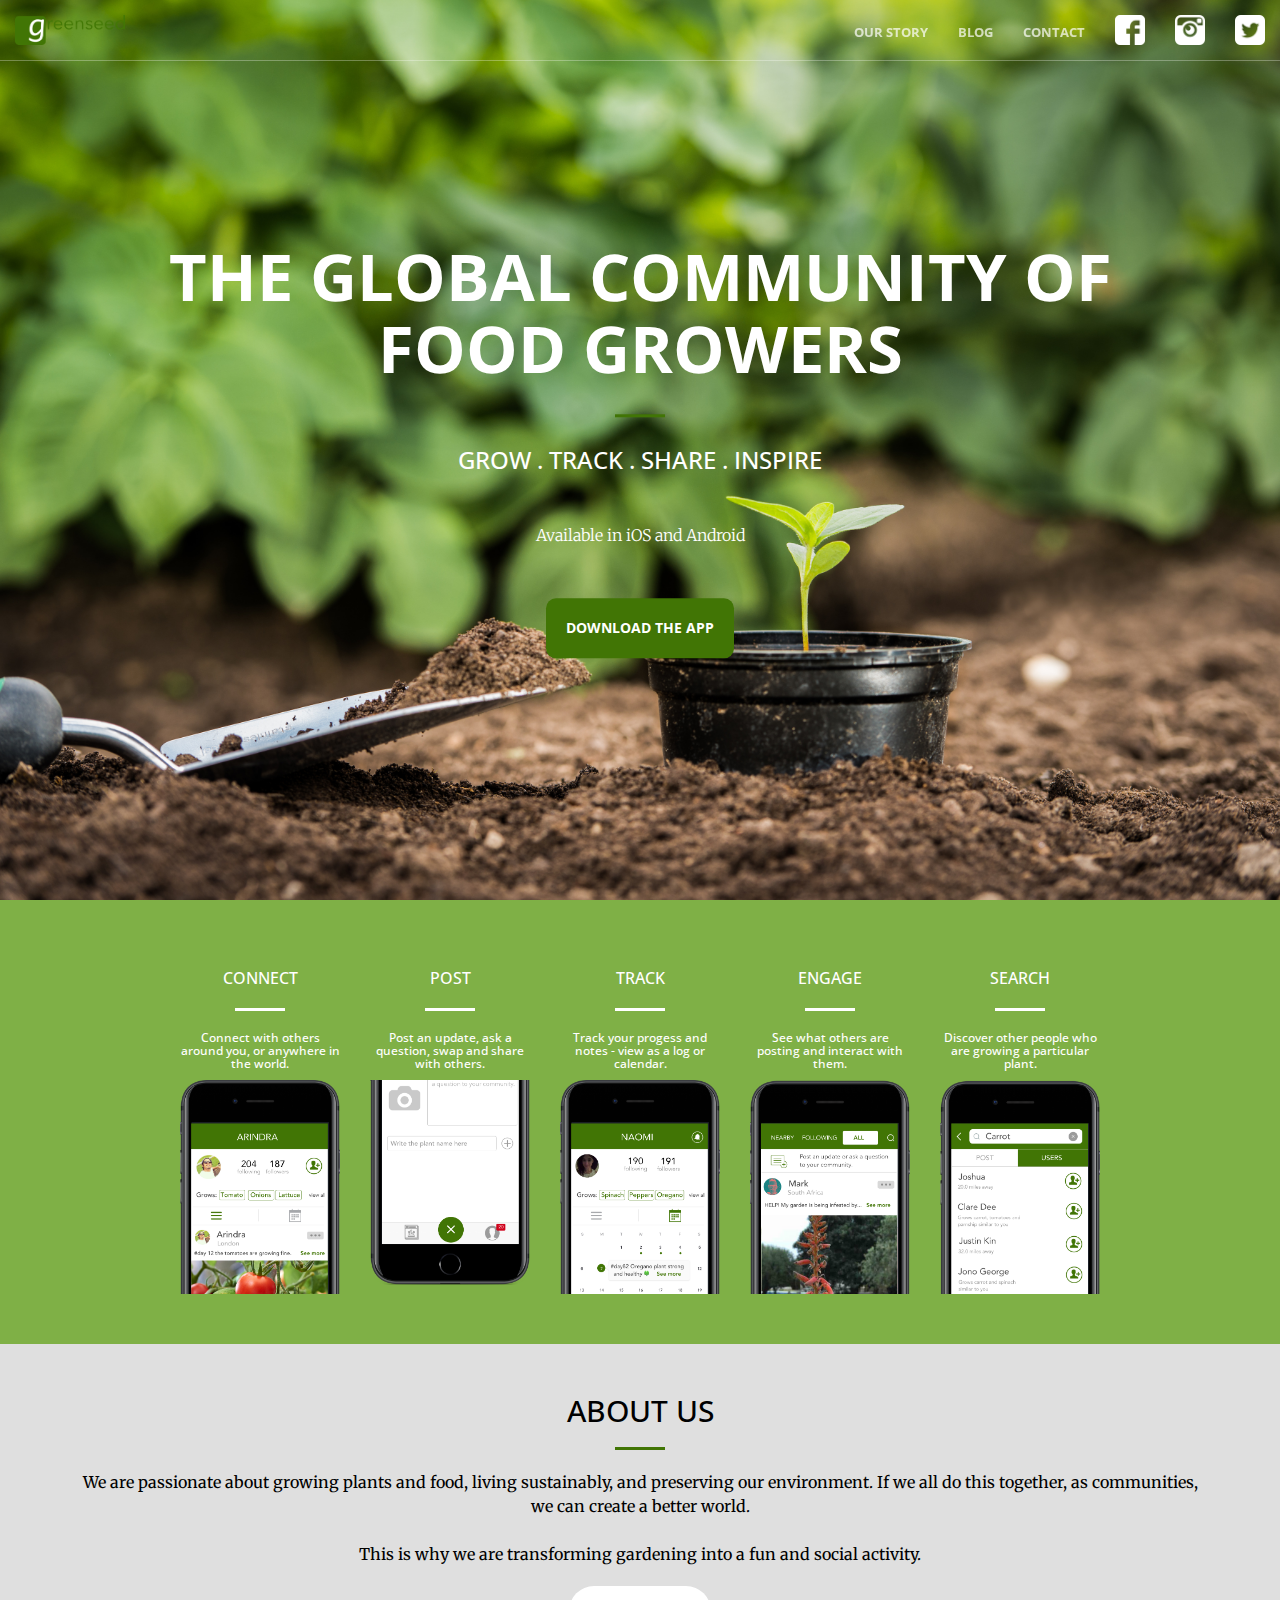
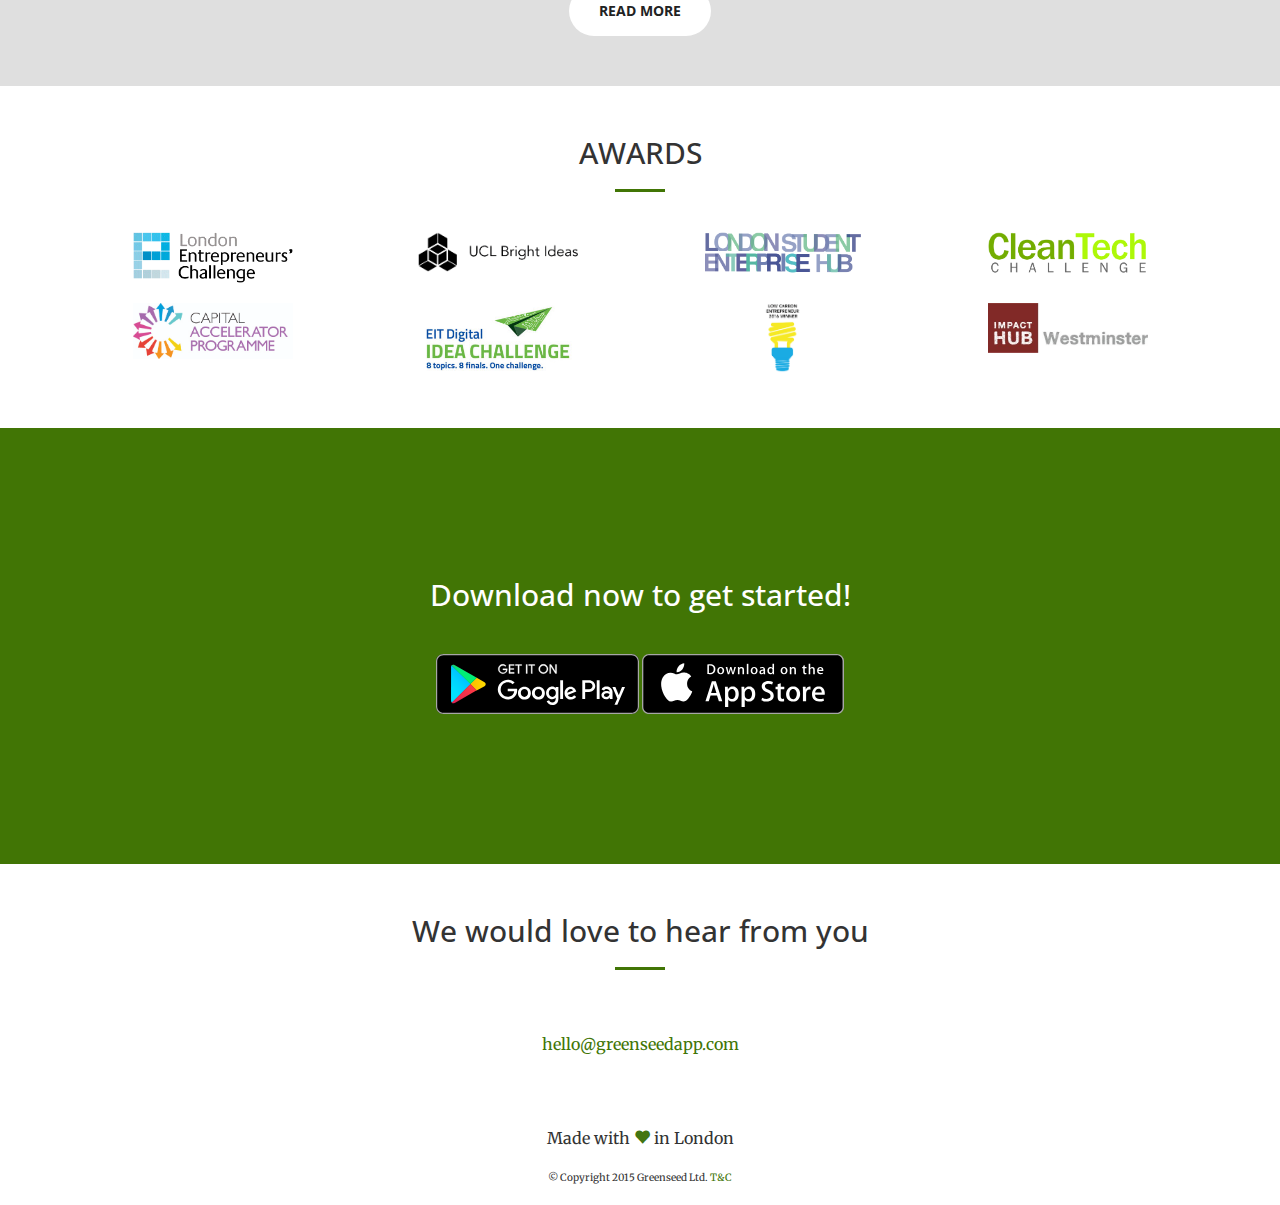
==== index.html @ 5b2b55a8 "responsiveness" ====
<!DOCTYPE html>
                <html lang="en">

                <head>

                    <meta charset="utf-8">
                    <meta http-equiv="X-UA-Compatible" content="IE=edge">
                    <meta name="viewport" content="width=device-width, initial-scale=1">
                   
                    <meta name="title" content="Greenseed" /> 
                    <meta name="description" content="A gardening community at your fingertips" /> 
                    <meta name="keywords" content=",gardening; green; plants; environment; vegetables ; fruits ; flowers" /> 

                    <title>Greenseed</title>
                    <link rel="icon" href="img/greenseed_logo.png" /> 
                    <!-- Bootstrap Core CSS -->
                    <link rel="stylesheet" href="css/bootstrap.min.css" type="text/css">
                    <link href="css/hover-min.css" rel="stylesheet" media="all">

                    <!-- Custom Fonts -->
                    <link href='http://fonts.googleapis.com/css?family=Open+Sans:300italic,400italic,600italic,700italic,800italic,400,300,600,700,800' rel='stylesheet' type='text/css'>
                    <link href='http://fonts.googleapis.com/css?family=Merriweather:400,300,300italic,400italic,700,700italic,900,900italic' rel='stylesheet' type='text/css'>
                    <link rel="stylesheet" href="font-awesome/css/font-awesome.min.css" type="text/css">

                    <!-- Plugin CSS -->
                    <link rel="stylesheet" href="css/animate.min.css" type="text/css">

                    <!-- Custom CSS -->
                    <link rel="stylesheet" href="css/creative.css" type="text/css">
                  

                    <!-- HTML5 Shim and Respond.js IE8 support of HTML5 elements and media queries -->
                    <!-- WARNING: Respond.js doesn't work if you view the page via file:// -->
                    <!--[if lt IE 9]>
                        <script src="https://oss.maxcdn.com/libs/html5shiv/3.7.0/html5shiv.js"></script>
                        <script src="https://oss.maxcdn.com/libs/respond.js/1.4.2/respond.min.js"></script>
                    <![endif]-->

                    <script>
                          (function(i,s,o,g,r,a,m){i['GoogleAnalyticsObject']=r;i[r]=i[r]||function(){
                          (i[r].q=i[r].q||[]).push(arguments)},i[r].l=1*new Date();a=s.createElement(o),
                          m=s.getElementsByTagName(o)[0];a.async=1;a.src=g;m.parentNode.insertBefore(a,m)
                          })(window,document,'script','//www.google-analytics.com/analytics.js','ga');

                          ga('create', 'UA-63383990-1', 'auto');
                          ga('send', 'pageview');

                     </script>
                </head>

                <body id="page-top">



                    <nav id="mainNav" class="navbar navbar-default navbar-fixed-top">
                        <div class="container-fluid">
                            <!-- Brand and toggle get grouped for better mobile display -->
                            <div class="navbar-header">
                                <button type="button" class="navbar-toggle collapsed" data-toggle="collapse" data-target="#bs-example-navbar-collapse-1">
                                    <span class="sr-only">Toggle navigation</span>
                                    <span class="icon-bar"></span>
                                    <span class="icon-bar"></span>
                                    <span class="icon-bar"></span>
                                </button>
                                <a href="index.html">

                                <img class="navbar-brand page-scroll" style="width:140px;height:60px;" src="img/portfolio/logo.png" />
                                </a>

                            </div>


                               
                            <!-- Collect the nav links, forms, and other content for toggling -->
                            <div class="collapse navbar-collapse" id="bs-example-navbar-collapse-1">
                                <ul class="nav navbar-nav navbar-right">

                                    <li>
                                        <a class="page-scroll" href="story.html" style="top:7px;">Our Story</a>
                                    </li>
                                    <li>
                                        <a class="page-scroll" href="http://blog.greenseedapp.com" target="_blank" style="top:7px;">Blog</a>
                                    </li>
                                   
                                    <li>
                                        <a class="page-scroll" href="#contact" style="top:7px;">Contact</a>
                                    </li>


                                   <li>
                                    <a href="https://www.facebook.com/greenseedHQ" target="_blank">
                                        <img src="img/facebook.png" alt=""  alt="facebook" class="facebook" height="30" width="30"  > </a> 
                                  </li>


                                         <li><a href="https://www.instagram.com/greenseed_hq" target="_blank">
                                        <img src="img/instagram.png" alt="instagram" class="instagram" height="30" width="30"   > </a>   </li>
                                         
                                    <li><a  href="https://twitter.com/greenseedHQ" target="_blank"> 
                                        <img src="img/twitter.png" alt="twitter" class="twitter"  height="30" width="30">   </a>  </li>



                                    
                                </ul>
                            </div>
                            <!-- /.navbar-collapse -->
                        </div>
                        <!-- /.container-fluid -->
                    </nav>


                <header>

                        <div class="header-content">
                              <div class="header-content-inner" >
                                 <div class="container" >
                                <div class="row text-center">
                                                  <div class="col-md-12">
                                                    <h1>THE GLOBAL COMMUNITY OF FOOD GROWERS</h1>
                                                   <!--   <h1>Join the Green Revolution today.</h1> -->
                                                    <hr>
                                                    <h3 style="margin-bottom:50px;">GROW . TRACK . SHARE . INSPIRE</h3>  
                                                    <p style="font-size:16px;color:white;">Available in iOS and Android</p>
                                                    <a href="https://bit.ly/downloadgreenseed" class="btn btn-default" role="button" style="background: #417505;margin-top:1px;
                                                        border-radius: 10px;
                                                        padding:20px;
                                                        font-size: 14px;
                                                        color: #FFFFFF;">DOWNLOAD THE APP</a>
                                                    </div>

                                  </div><!-- /col-lg-6 -->
                        </div> 
    

                         </div>  </div> 
                    </header>


 <section style="background-color:#7FB046;color:white;" >
                        <div class="container">
                            <div class="row">
                                
                                <div class="col-md-12">
                                  <div class="col-md-2 col-md-offset-1" >
                                     <h2 style="text-align: center;font-size: 16px;">CONNECT</h2> 
                                     <hr class="light"> 
                                     <h3  style="text-align: center;font-size: 12px;"> Connect with others around you, or anywhere in the world.</h3> 
                                     <img src="img/portfolio/connect_a.png" class="text-primary img-responsive" alt="">
                                 </div>  


                                 <div class="col-md-2" >
                                     <h2 style="text-align: center;font-size: 16px;">POST</h2> 
                                     <hr class="light"> 
                                     <h3  style="text-align: center;font-size: 12px;"> Post an update, ask a question, swap and share with others.</h3> 
                                     <img src="img/portfolio/post_a.png" class="text-primary img-responsive" alt="">
                                 </div>  


                                 <div class="col-md-2" >
                                     <h2 style="text-align: center;font-size: 16px;">TRACK</h2> 
                                     <hr class="light"> 
                                     <h3  style="text-align: center;font-size: 12px;"> Track your progess and notes - view as a log or calendar.</h3> 
                                     <img src="img/portfolio/track_a.png" class="text-primary img-responsive" alt="">
                                 </div>  


                                 <div class="col-md-2" >
                                     <h2 style="text-align: center;font-size: 16px;">ENGAGE</h2> 
                                     <hr class="light"> 
                                     <h3  style="text-align: center;font-size: 12px;"> See what others are posting and interact with them.</h3> 
                                     <img src="img/portfolio/engage_a.png" class="text-primary img-responsive" alt="">
                                 </div>  


                                 <div class="col-md-2" >
                                     <h2 style="text-align: center;font-size: 16px;">SEARCH</h2> 
                                     <hr class="light"> 
                                     <h3  style="text-align: center;font-size: 12px;">Discover other people who are growing a particular plant.</h3> 
                                     <img src="img/portfolio/search_a.png" class="text-primary img-responsive" alt="">
                                 </div>          

                                </div>
                            </div>
                        </div>
                    </section>


                      <section class="bg-primary" style="background-color:#DFDFDF !important; color:#000000;" >
                        <div class="container">
                            <div class="row">
                                <div class="col-md-12  text-center">
                                    <h2 class="section-heading">ABOUT US</h2>
                                    <hr>
                                    <p class="text-faded" style="color:#000000;">We are passionate about growing plants and food, living sustainably, and preserving our environment. If we all do this together, as communities, we can create a better world. <br><br>
                                This is why we are transforming gardening into a fun and social activity.</p>
                                    <a href="story.html" class="btn btn-default btn-xl">Read more</a>
                                </div>
                            </div>
                        </div>
                    </section>

                  <section>
                        <div class="container">
                            <div class="row">
                                <div class="col-md-12 text-center">
                                    <h2 class="section-heading">AWARDS</h2>
                                    <hr class="primary">
                                </div>
                            </div>
                        </div>
                        
                       <div class="container">
                            <div class="row">
                              <div class="col-md-12">
                                <div class="col-md-3 text-center">
                                    <div class="service-box">
                                        <a href="#" class="awards">
                                        <img src="img/portfolio/lec.png" class="text-primary img-responsive center"  style="width:160px;" alt="">
                                    </a>
                                    </div>
                                </div>
                                <div class="col-md-3 text-center">
                                    <div class="service-box">
                                         <a href="#" class="awards">
                                        <img src="img/portfolio/bic.png" class="text-primary img-responsive center" style="width:160px;" alt="">
                                    </a>
                                       </div>
                                </div>
                                <div class="col-md-3 text-center">
                                    <div class="service-box">
                                        <a href="#" class="awards">
                                        <img src="img/portfolio/lseh.png" class="text-primary img-responsive center" style="width:160px;" alt="">
                                    </a>
                                    </div>
                                </div>
                                <div class="col-md-3  text-center">
                                    <div class="service-box">
                                         <a href="#" class="awards">
                                        <img src="img/portfolio/cc.png" class="text-primary img-responsive center" style="width:160px;" alt="">
                                    </a>
                                    </div>
                                </div>
                              </div>
                            </div>

                          <div class="row">
                            <div class="col-md-12">
                                <div class="col-md-3 text-center">
                                    <div class="service-box">
                                        <a href="#" class="awards">
                                        <img src="img/portfolio/cap.jpg" class="text-primary img-responsive center" style="width:160px;" alt="">
                                    </a>
                                    </div>
                                </div>
                                <div class="col-md-3 text-center">
                                    <div class="service-box">
                                         <a href="#" class="awards">
                                        <img src="img/portfolio/eit_challenge.jpg" class="text-primary img-responsive center" style="width:160px;" alt="">
                                    </a>
                                       </div>
                                </div>
                                <div class="col-md-3 text-center">
                                    <div class="service-box">
                                        <a href="#" class="awards">
                                        <img src="img/portfolio/london_mayor.png" class="text-primary img-responsive center" style="height:70px;" alt="">
                                    </a>
                                    </div>
                                </div>
                                <div class="col-md-3  text-center">
                                    <div class="service-box">
                                         <a href="#" class="awards">
                                        <img src="img/portfolio/westminster.jpg" class="text-primary img-responsive center" style="width:160px;" alt="">
                                    </a>
                                    </div>
                                </div>
                            </div>

                        </div>
                    </section>

                  <section id="download" class="download bg-primary text-center">
                          <div class="container">
                              <div class="row">
                                  <div class="col-md-12 text-center">
                                        <h2 style="font-size:30px;" class="section-heading">Download now to get started!</h2>
                                        <hr class="primary">

                                      <div class="badges">
                                          <a class="badge-link" href="https://bit.ly/greenseedplay"><img src="img/google-play-badge.svg" alt=""></a>
                                          <a class="badge-link" href="https://bit.ly/greenseedapp"><img src="img/app-store-badge.svg" alt=""></a>
                                      </div>
                                  </div>
                              </div>
                          </div>
                      </section>

                    <section id="contact">
                        <div class="container">
                            <div class="row">
                                <div class="col-md-12 text-center">
                                    <h2 class="section-heading">We would love to hear from you</h2>
                                    <hr class="primary">
                                  
                                </div>
                          
                                <div class="col-md-12 text-center">
                                    <i class="fa fa-envelope-o fa-3x wow bounceIn" data-wow-delay=".1s"></i>
                                    <p><a href="mailto:hello@greenseedapp.com">hello@greenseedapp.com</a></p>
                                </div>
                            </div>
                        </div>
                    </section>

        <footer class="footer">
              <div class="container">

        <p class="text-center">
        Made with <span class="glyphicon glyphicon-heart" style="font-size:1em;color: #427512;border-color: #427512; position:relative; bottom:100%;" aria-hidden="true"></span> in London </p>
                <p class="text-center" style="font-size:10px;">© Copyright 2015 Greenseed Ltd. <a href="http://greenseedapp.com/privacy.html">T&C</a></p>
              </div>
            </footer>

                    <!-- jQuery -->
                    <script src="js/jquery.js"></script>

                    <!-- Bootstrap Core JavaScript -->
                    <script src="js/bootstrap.min.js"></script>

                    <!-- Plugin JavaScript -->
                    <script src="js/jquery.easing.min.js"></script>
                    <script src="js/jquery.fittext.js"></script>
                    <script src="js/wow.min.js"></script>

                    <!-- Custom Theme JavaScript -->
                    <script src="js/creative.js"></script>
                    <script>(function(){var qs,js,q,s,d=document,gi=d.getElementById,ce=d.createElement,gt=d.getElementsByTagName,id='typef_orm',b='https://s3-eu-west-1.amazonaws.com/share.typeform.com/';if(!gi.call(d,id)){js=ce.call(d,'script');js.id=id;js.src=b+'share.js';q=gt.call(d,'script')[0];q.parentNode.insertBefore(js,q)}id=id+'_';if(!gi.call(d,id)){qs=ce.call(d,'link');qs.rel='stylesheet';qs.id=id;qs.href=b+'share-button.css';s=gt.call(d,'head')[0];s.appendChild(qs,s)}})()</script>



                </body>

                </html>
---- css/creative.css ----
/*!
 * Start Bootstrap - Creative Bootstrap Theme (http://startbootstrap.com)
 * Code licensed under the Apache License v2.0.
 * For details, see http://www.apache.org/licenses/LICENSE-2.0.
 */

html,
body {
    width: 100%;
    height: 100%;
}

body {
    font-family: Merriweather,'Helvetica Neue',Arial,sans-serif;
}

hr {
    max-width: 50px;
    border-color: #417505;
    border-width: 3px;
}


hr.light {
    border-color: #fff;
}

a {
    color: #417505;
    -webkit-transition: all .35s;
    -moz-transition: all .35s;
    transition: all .35s;
}

a:hover,
a:focus {
    color: #eb3812;
}

h1,
h2,
h3,
h4,
h5,
h6 {
    font-family: 'Open Sans','Helvetica Neue',Arial,sans-serif;
}

p {
    margin-bottom: 20px;
    font-size: 16px;
    line-height: 1.5;
}

.bg-primary {
    background-color: #417505;
}

.bg-dark {
    color: #fff;
    background-color: #222;
}

.text-faded {
    color: rgba(255,255,255,.7);
}

h2.story{
    color:#427512;
    line-height: 40px;
}

h2.ourstory{
    color:#fff;
    background-color: #427512;
    padding:15px ;
     line-height: 40px;
}


section {
    padding: 50px 0;
}

aside {
    padding: 50px 0;
}

.no-padding {
    padding: 0;
}

.navbar-default {
    border-color: rgba(34,34,34,.05);
    font-family: 'Open Sans','Helvetica Neue',Arial,sans-serif;
    background-color: #fff;
    -webkit-transition: all .35s;
    -moz-transition: all .35s;
    transition: all .35s;
}

.navbar-default .navbar-header .navbar-brand {
    text-transform: uppercase;
    font-family: 'Open Sans','Helvetica Neue',Arial,sans-serif;
    font-weight: 700;
    color: #417505;
}

.navbar-default .navbar-header .navbar-brand:hover,
.navbar-default .navbar-header .navbar-brand:focus {
    color: #eb3812;
}

.navbar-default .nav > li>a,
.navbar-default .nav>li>a:focus {
    text-transform: uppercase;
    font-size: 13px;
    font-weight: 700;
    color: #222;
}

.navbar-default .nav > li>a:hover,
.navbar-default .nav>li>a:focus:hover {
    color: #417505;
}

.navbar-default .nav > li.active>a,
.navbar-default .nav>li.active>a:focus {
    color: #417505!important;
    background-color: transparent;
}

.navbar-default .nav > li.active>a:hover,
.navbar-default .nav>li.active>a:focus:hover {
    background-color: transparent;
}

img.center {
    display: block;
    margin: 0 auto;
}

section.download {
  padding: 150px 0;
  position: relative;
}
section.download h2 {
  margin-top: 0;
  font-size: 50px;
}
section.download .badges .badge-link {
  display: block;
  margin-bottom: 25px;
}
section.download .badges .badge-link:last-child {
  margin-bottom: 0;
}
section.download .badges .badge-link img {
  height: 60px;
}
@media (min-width: 768px) {
  section.download .badges .badge-link {
    display: inline-block;
    margin-bottom: 0;
  }
}
@media (min-width: 768px) {
  section.download h2 {
    font-size: 70px;
  }
}



@media(min-width:768px) {
    .navbar-default {
        border-color: rgba(255,255,255,.3);
        background-color: transparent;
    }

    .navbar-default .navbar-header .navbar-brand {
        color: rgba(255,255,255,.7);
    }

    .navbar-default .navbar-header .navbar-brand:hover,
    .navbar-default .navbar-header .navbar-brand:focus {
        color: #fff;
    }

    .navbar-default .nav > li>a,
    .navbar-default .nav>li>a:focus {
        color: rgba(255,255,255,.7);
    }

    .navbar-default .nav > li>a:hover,
    .navbar-default .nav>li>a:focus:hover {
        color: #fff;
    }

    .navbar-default.affix {
        border-color: rgba(34,34,34,.05);
        background-color: #fff;
    }

    .navbar-default.affix .navbar-header .navbar-brand {
        font-size: 14px;
        color: #417505;
    }

    .navbar-default.affix .navbar-header .navbar-brand:hover,
    .navbar-default.affix .navbar-header .navbar-brand:focus {
        color: #eb3812;
    }

    .navbar-default.affix .nav > li>a,
    .navbar-default.affix .nav>li>a:focus {
        color: #222;
    }

    .navbar-default.affix .nav > li>a:hover,
    .navbar-default.affix .nav>li>a:focus:hover {
        color: #417505;
    }
}


header {
    position: relative;
    width: 100%;
    min-height: auto;
    text-align: center;
    color: #fff;
    background-image: url(../img/header.jpeg);
    background-position: center;
    -webkit-background-size: cover;
    -moz-background-size: cover;
    background-size: cover;
    -o-background-size: cover;
}


header .header-content {
    position: relative;
    width: 100%;
    padding: 100px 15px;
    text-align: center;

}

header .header-content .header-content-inner h1 {
    margin-top: 0;
    margin-bottom: 0;
    text-transform: uppercase;
    font-weight: 700;
}

header .header-content .header-content-inner hr {
    margin: 30px auto;
}

header .header-content .header-content-inner p {
    margin-bottom: 50px;
    font-size: 16px;
    font-weight: 300;
    color: rgba(255,255,255,.7);
}
@media(min-width:768px) {
   

    header {
    position: relative;
    width: 100%;
    min-height: 100%;
    text-align: center;
    color: #fff;
    background-image: url(../img/header.jpeg);
    background-position: center;
    -webkit-background-size: cover;
    -moz-background-size: cover;
    background-size: cover;
    -o-background-size: cover;
}

    header .header-content {
        position: absolute;
        top: 50%;
        padding: 0 50px;
        -webkit-transform: translateY(-50%);
        -ms-transform: translateY(-50%);
        transform: translateY(-50%);
    }

    header .header-content .header-content-inner {
        margin-right: auto;
        margin-left: auto;
        max-width: auto;
    }

    header .header-content .header-content-inner h1 {
    margin-top: 0;
    margin-bottom: 0;
    text-transform: uppercase;
    font-weight: 700;
}

    header .header-content .header-content-inner p {
        margin-right: auto;
        margin-left: auto;
        max-width: 80%;
        font-size: 18px;
    }
}

.section-heading {
    margin-top: 0;
}

.service-box {
    margin: 50px auto 0;
    max-width: 400px;
}

@media(min-width:992px) {
    .service-box {
        margin: 20px auto 0;
    }
}

.service-box p {
    margin-bottom: 0;
}

.portfolio-box {
    display: block;
    position: relative;
    margin: 0 auto;
    max-width: 650px;
}

.portfolio-box .portfolio-box-caption {
    display: block;
    position: absolute;
    bottom: 0;
    width: 100%;
    height: 100%;
    text-align: center;
    color: #fff;
    opacity: 0;
    background: rgba(240,95,64,.9);
    -webkit-transition: all .35s;
    -moz-transition: all .35s;
    transition: all .35s;
}

.portfolio-box .portfolio-box-caption .portfolio-box-caption-content {
    position: absolute;
    top: 50%;
    width: 100%;
    text-align: center;
    transform: translateY(-50%);
}

.portfolio-box .portfolio-box-caption .portfolio-box-caption-content .project-category,
.portfolio-box .portfolio-box-caption .portfolio-box-caption-content .project-name {
    padding: 0 15px;
    font-family: 'Open Sans','Helvetica Neue',Arial,sans-serif;
}

.portfolio-box .portfolio-box-caption .portfolio-box-caption-content .project-category {
    text-transform: uppercase;
    font-size: 14px;
    font-weight: 600;
}

.portfolio-box .portfolio-box-caption .portfolio-box-caption-content .project-name {
    font-size: 18px;
}

.portfolio-box:hover .portfolio-box-caption {
    opacity: 1;
}

@media(min-width:768px) {
    .portfolio-box .portfolio-box-caption .portfolio-box-caption-content .project-category {
        font-size: 16px;
    }

    .portfolio-box .portfolio-box-caption .portfolio-box-caption-content .project-name {
        font-size: 22px;
    }
}

.call-to-action h2 {
    margin: 0 auto 20px;
}

.text-primary {
    color: #417505;
}

.no-gutter > [class*=col-] {
    padding-right: 0;
    padding-left: 0;
}

.btn-default {
    border-color: #fff;
    color: #222;
    background-color: #fff;
    -webkit-transition: all .35s;
    -moz-transition: all .35s;
    transition: all .35s;
}

.btn-default:hover,
.btn-default:focus,
.btn-default.focus,
.btn-default:active,
.btn-default.active,
.open > .dropdown-toggle.btn-default {
    border-color: #ededed;
    color: #222;
    background-color: #f2f2f2;
}

.btn-default:active,
.btn-default.active,
.open > .dropdown-toggle.btn-default {
    background-image: none;
}

.btn-default.disabled,
.btn-default[disabled],
fieldset[disabled] .btn-default,
.btn-default.disabled:hover,
.btn-default[disabled]:hover,
fieldset[disabled] .btn-default:hover,
.btn-default.disabled:focus,
.btn-default[disabled]:focus,
fieldset[disabled] .btn-default:focus,
.btn-default.disabled.focus,
.btn-default[disabled].focus,
fieldset[disabled] .btn-default.focus,
.btn-default.disabled:active,
.btn-default[disabled]:active,
fieldset[disabled] .btn-default:active,
.btn-default.disabled.active,
.btn-default[disabled].active,
fieldset[disabled] .btn-default.active {
    border-color: #fff;
    background-color: #fff;
}

.btn-default .badge {
    color: #fff;
    background-color: #222;
}

.btn-primary {
    border-color: #417505;
    color: #fff;
    background-color: #417505;
    -webkit-transition: all .35s;
    -moz-transition: all .35s;
    transition: all .35s;
}

/*
.download-section {
    width: 100%;
    padding: 50px 0;
    color: #fff;
    background: url(../img/downloads-bg.jpg) no-repeat center center scroll;
    background-color: #000;
    -webkit-background-size: cover;
    -moz-background-size: cover;
    background-size: cover;
    -o-background-size: cover;
}*/


.btn-primary:hover,
.btn-primary:focus,
.btn-primary.focus,
.btn-primary:active,
.btn-primary.active,
.open > .dropdown-toggle.btn-primary {
    border-color: #ed431f;
    color: #fff;
    background-color: #ee4b28;
}

.btn-primary:active,
.btn-primary.active,
.open > .dropdown-toggle.btn-primary {
    background-image: none;
}

.btn-primary.disabled,
.btn-primary[disabled],
fieldset[disabled] .btn-primary,
.btn-primary.disabled:hover,
.btn-primary[disabled]:hover,
fieldset[disabled] .btn-primary:hover,
.btn-primary.disabled:focus,
.btn-primary[disabled]:focus,
fieldset[disabled] .btn-primary:focus,
.btn-primary.disabled.focus,
.btn-primary[disabled].focus,
fieldset[disabled] .btn-primary.focus,
.btn-primary.disabled:active,
.btn-primary[disabled]:active,
fieldset[disabled] .btn-primary:active,
.btn-primary.disabled.active,
.btn-primary[disabled].active,
fieldset[disabled] .btn-primary.active {
    border-color: #417505;
    background-color: #417505;
}

.btn-primary .badge {
    color: #417505;
    background-color: #fff;
}

.btn {
    border: 0;
    border-radius: 300px;
    text-transform: uppercase;
    font-family: 'Open Sans','Helvetica Neue',Arial,sans-serif;
    font-weight: 700;
}

.btn-xl {
    padding: 15px 30px;
}

::-moz-selection {
    text-shadow: none;
    color: #fff;
    background: #222;
}

::selection {
    text-shadow: none;
    color: #fff;
    background: #222;
}

.awards_lseh {
    margin-left: 50px;
    width:  40%;
    height: 120px;
}

.icon-des
    { display:inline-block;
        width:30%;
        height:40%;
    }


@media(max-width:767px){
    .awards
    {
        display:inline-block;
        width:49%;
        margin-bottom: 20px;
    }

      .support
    {
        display:inline-block;
        width:49%;
    }
}
@media(min-width:768px){}
@media(min-width:992px){}
@media(min-width:1200px){}




img::selection {
    color: #fff;
    background: 0 0;
}

img::-moz-selection {
    color: #fff;
    background: 0 0;
}

body {
    webkit-tap-highlight-color: #222;
}

@media(max-width:767px){

  .colorDissolve {
  position: relative;
  overflow: hidden;
  width: 287px;
  height: 410px;
  left:10%;

    background-image: url(../img/Screens/HomeScreen.png);
      background-size: 70% 100%;
    background-repeat: no-repeat;

}

}


.carousel-big{
    position:relative;top:50px;right:43px;height:60%; width:61%;
}

@media(min-width:767px){


/* colorDissolve  */
.colorDissolve {
  position: relative;
  overflow: hidden;
  width: 287px;
  height: 410px;

    background-image: url(../img/Screens/HomeScreen.png);
      background-size: 70% 100%;
    background-repeat: no-repeat;

}}
.colorDissolve .item {
  position: absolute;
  left: 0;
  right: 0;
  opacity: 0;
  -webkit-animation: colorDissolve 24s linear infinite;
  -moz-animation: colorDissolve 24s linear infinite;
  -ms-animation: colorDissolve 24s linear infinite;
  animation: colorDissolve 24s linear infinite;
}
.colorDissolve .item:nth-child(2) {
  -webkit-animation-delay: 6s;
  -moz-animation-delay: 6s;
  -ms-animation-delay: 6s;
  animation-delay: 6s;
}
.colorDissolve .item:nth-child(3) {
  -webkit-animation-delay: 12s;
  -moz-animation-delay: 12s;
  -ms-animation-delay: 12s;
  animation-delay: 12s;
}

/*span{
position:absolute;
    top:0px;
    left:0px;
    color:#c30;
    font-size:2em;
    -webkit-text-stroke-width: 1px;
   -webkit-text-stroke-color: black;
}
*/

.colorDissolve .item:nth-child(4) {
  -webkit-animation-delay: 18s;
  -moz-animation-delay: 18s;
  -ms-animation-delay: 18s;
  animation-delay: 18s;
}

@-webkit-keyframes colorDissolve {
    0%, 25%, 100% { opacity: 0; }
    4.17%, 20.84% { opacity: 1;}
}
@-moz-keyframes colorDissolve {
    0%, 25%, 100% { opacity: 0; }
    4.17%, 20.84% { opacity: 1;}
}
@-ms-keyframes colorDissolve {
    0%, 25%, 100% { opacity: 0; }
    4.17%, 20.84% { opacity: 1;}
}
@keyframes colorDissolve {
    0%, 25%, 100% { opacity: 0; }
    4.17%, 20.84% { opacity: 1;}
}

@media(max-width:767px){
.small-scr{
   display: block;
    margin-right: auto;
    margin-left: 10%;
}}



.fivepara{
    font-size: 25px;
}
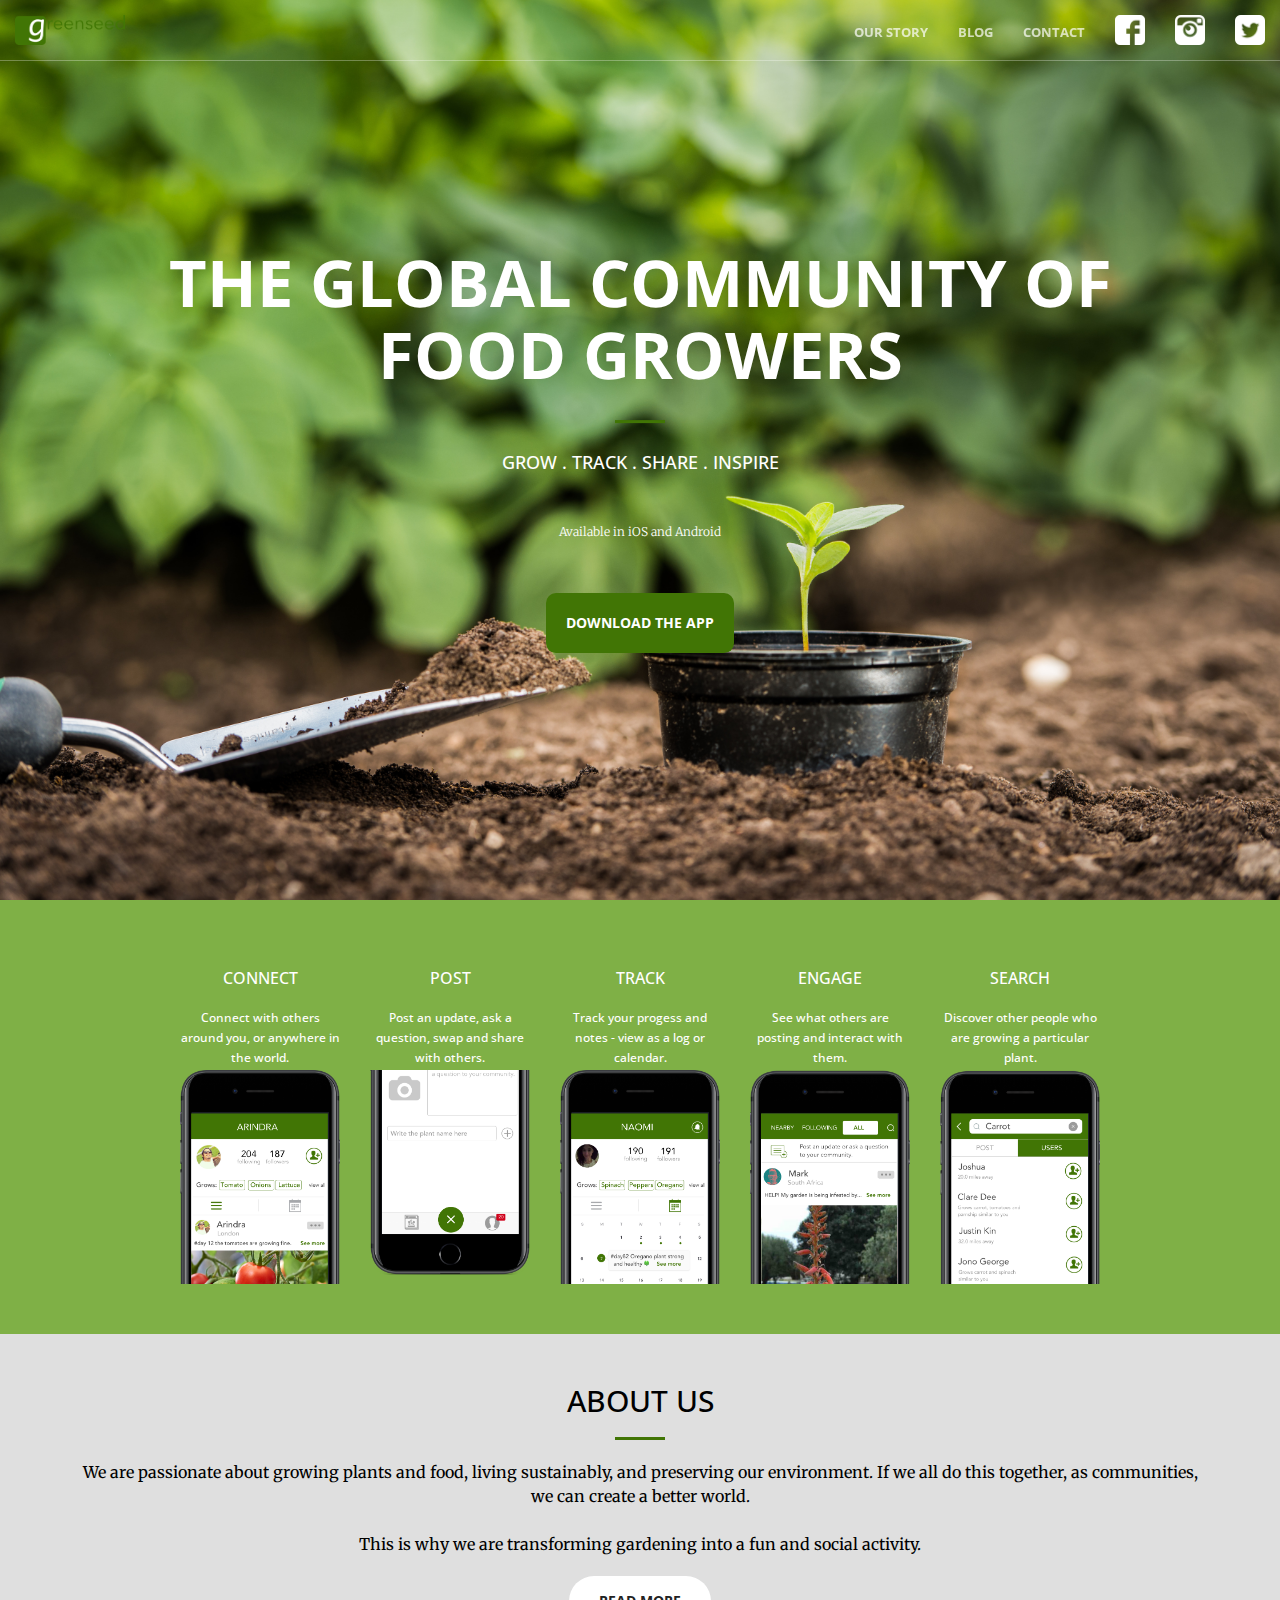
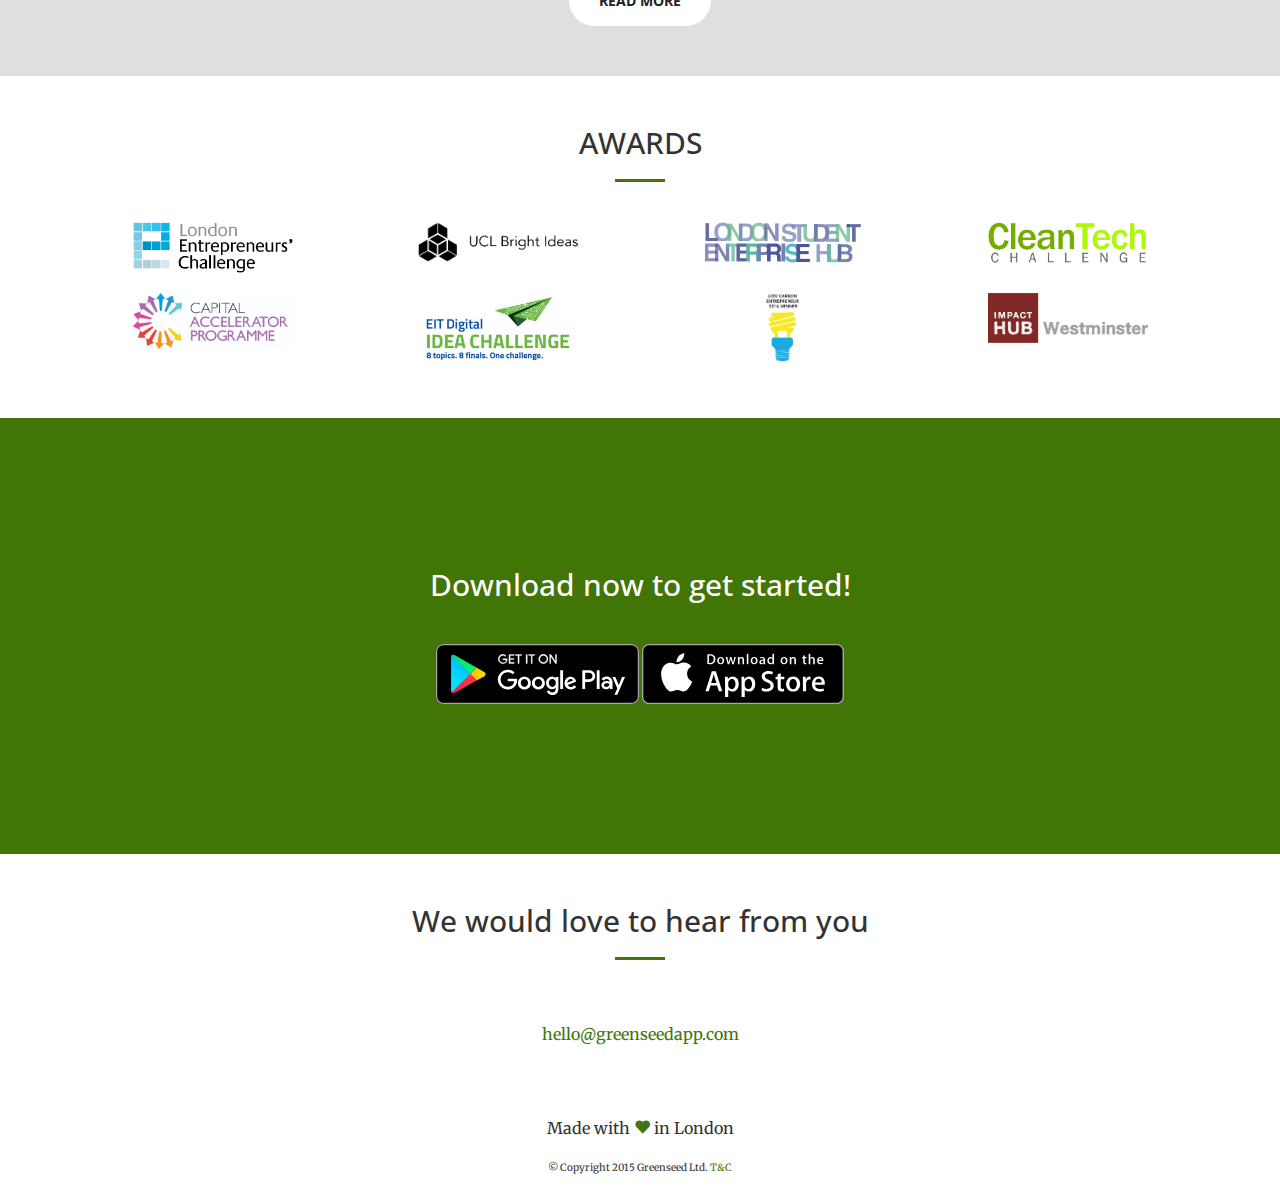
==== commit 04ad8fa1: "fixed section" ====
--- a/index.html
+++ b/index.html
@@ -116,13 +116,13 @@
                               <div class="header-content-inner" >
                                  <div class="container" >
                                 <div class="row text-center">
-                                                  <div class="col-md-12">
+                                                        <div class="col-md-12">
                                                     <h1>THE GLOBAL COMMUNITY OF FOOD GROWERS</h1>
                                                    <!--   <h1>Join the Green Revolution today.</h1> -->
                                                     <hr>
-                                                    <h3 style="margin-bottom:50px;">GROW . TRACK . SHARE . INSPIRE</h3>  
-                                                    <p style="font-size:16px;color:white;">Available in iOS and Android</p>
-                                                    <a href="https://bit.ly/downloadgreenseed" class="btn btn-default" role="button" style="background: #417505;margin-top:1px;
+                                                    <h4 style="margin-bottom:50px;">GROW . TRACK . SHARE . INSPIRE</h4>  
+                                                    <p style="font-size:12px;color:white;">Available in iOS and Android</p>
+                                                    <a href="https://bit.ly/downloadgreenseed" class="btn btn-default" role="button" style="background: #417505;margin-top:2px;
                                                         border-radius: 10px;
                                                         padding:20px;
                                                         font-size: 14px;
@@ -143,41 +143,42 @@
                                 
                                 <div class="col-md-12">
                                   <div class="col-md-2 col-md-offset-1" >
+                                    <div style="min-height:100px;">
                                      <h2 style="text-align: center;font-size: 16px;">CONNECT</h2> 
-                                     <hr class="light"> 
-                                     <h3  style="text-align: center;font-size: 12px;"> Connect with others around you, or anywhere in the world.</h3> 
+                                     <h3  style="text-align: center;font-size: 12px;line-height:20px;"> Connect with others around you, or anywhere in the world.</h3> 
+                                   </div>
                                      <img src="img/portfolio/connect_a.png" class="text-primary img-responsive" alt="">
                                  </div>  
 
 
                                  <div class="col-md-2" >
+                                  <div style="min-height:100px;">
                                      <h2 style="text-align: center;font-size: 16px;">POST</h2> 
-                                     <hr class="light"> 
-                                     <h3  style="text-align: center;font-size: 12px;"> Post an update, ask a question, swap and share with others.</h3> 
+                                     <h3  style="text-align: center;font-size: 12px;line-height:20px;"> Post an update, ask a question, swap and share with others.</h3> </div>
                                      <img src="img/portfolio/post_a.png" class="text-primary img-responsive" alt="">
                                  </div>  
 
 
                                  <div class="col-md-2" >
+                                  <div style="min-height:100px;">
                                      <h2 style="text-align: center;font-size: 16px;">TRACK</h2> 
-                                     <hr class="light"> 
-                                     <h3  style="text-align: center;font-size: 12px;"> Track your progess and notes - view as a log or calendar.</h3> 
+                                     <h3  style="text-align: center;font-size: 12px;line-height:20px;"> Track your progess and notes - view as a log or calendar.</h3> </div>
                                      <img src="img/portfolio/track_a.png" class="text-primary img-responsive" alt="">
                                  </div>  
 
 
                                  <div class="col-md-2" >
+                                  <div style="min-height:100px;">
                                      <h2 style="text-align: center;font-size: 16px;">ENGAGE</h2> 
-                                     <hr class="light"> 
-                                     <h3  style="text-align: center;font-size: 12px;"> See what others are posting and interact with them.</h3> 
+                                     <h3  style="text-align: center;font-size: 12px;line-height:20px;"> See what others are posting and interact with them.</h3> </div>
                                      <img src="img/portfolio/engage_a.png" class="text-primary img-responsive" alt="">
                                  </div>  
 
 
                                  <div class="col-md-2" >
+                                  <div style="min-height:100px;">
                                      <h2 style="text-align: center;font-size: 16px;">SEARCH</h2> 
-                                     <hr class="light"> 
-                                     <h3  style="text-align: center;font-size: 12px;">Discover other people who are growing a particular plant.</h3> 
+                                     <h3  style="text-align: center;font-size: 12px;line-height:20px;">Discover other people who are growing a particular plant.</h3> </div>
                                      <img src="img/portfolio/search_a.png" class="text-primary img-responsive" alt="">
                                  </div>          
 
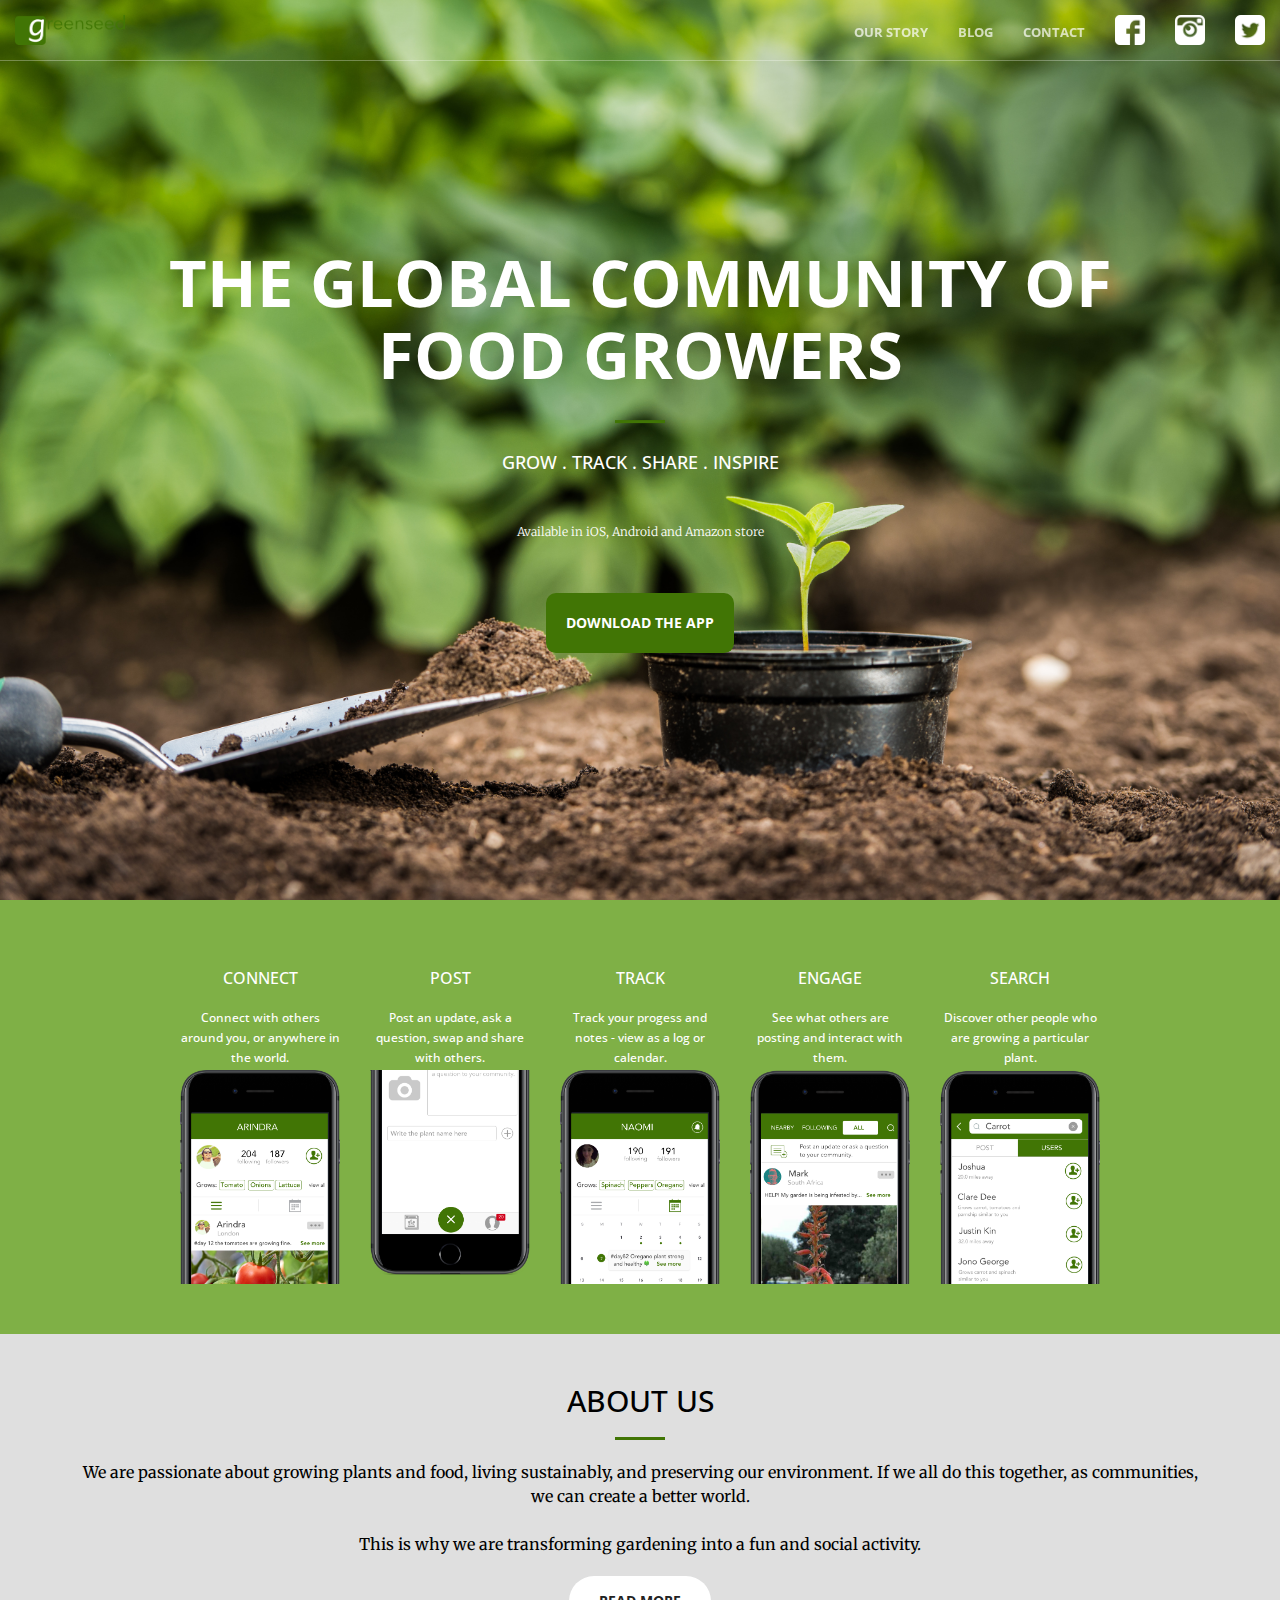
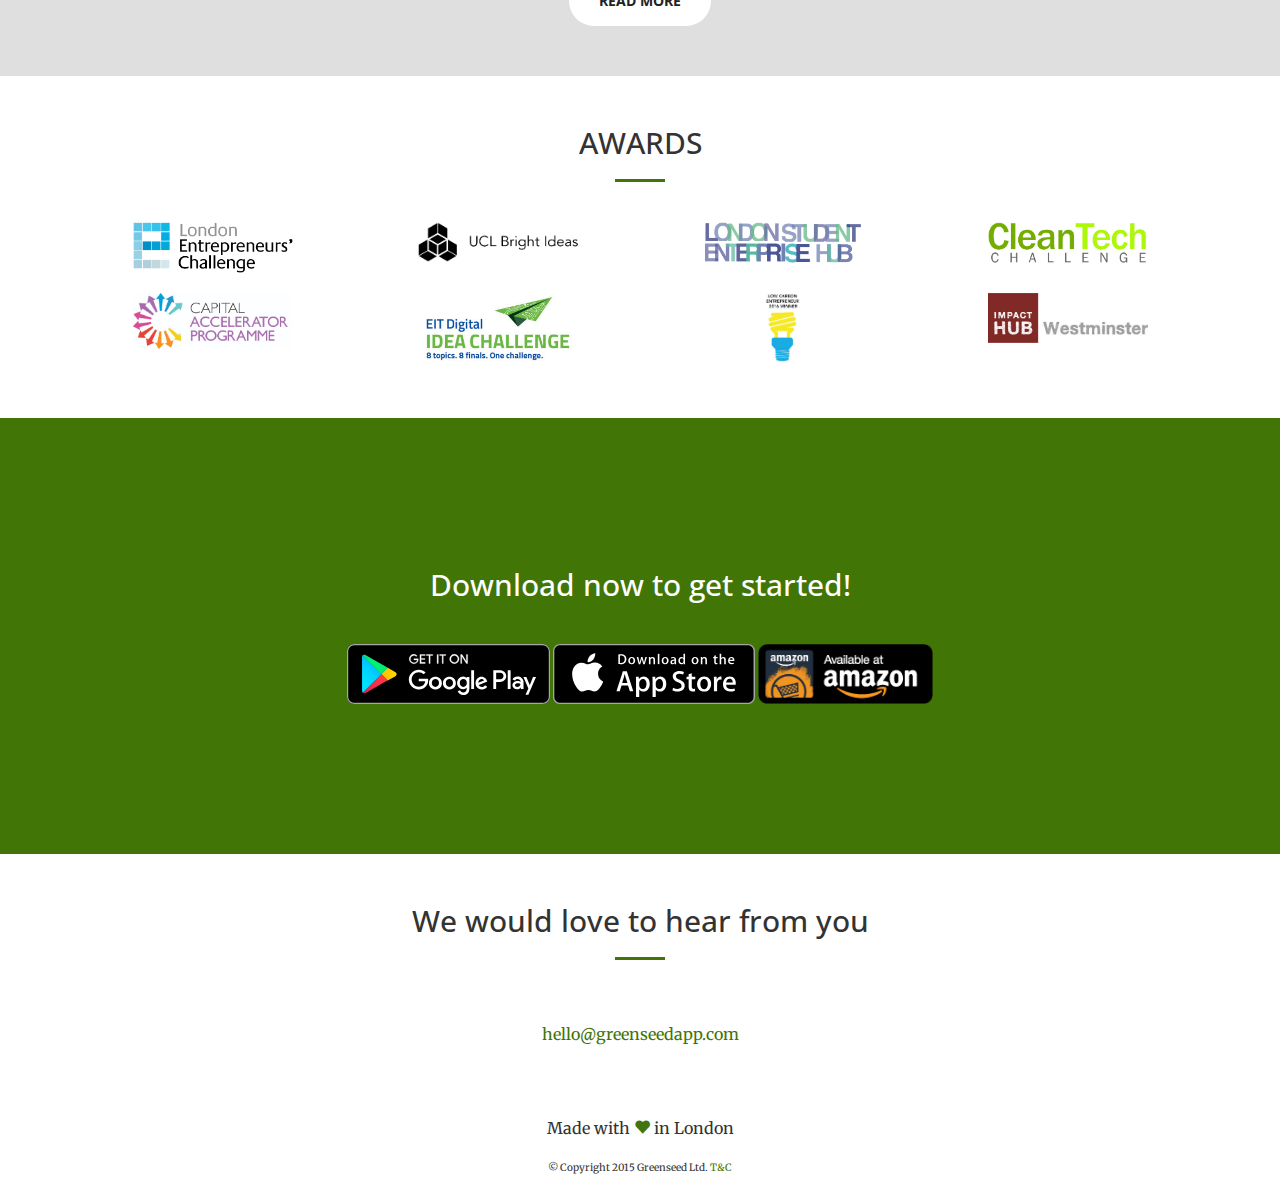
==== commit 93e51e83: "added amazon" ====
--- a/index.html
+++ b/index.html
@@ -121,13 +121,15 @@
                                                    <!--   <h1>Join the Green Revolution today.</h1> -->
                                                     <hr>
                                                     <h4 style="margin-bottom:50px;">GROW . TRACK . SHARE . INSPIRE</h4>  
-                                                    <p style="font-size:12px;color:white;">Available in iOS and Android</p>
+                                                    <p style="font-size:12px;color:white;">Available in iOS, Android and Amazon store</p>
                                                     <a href="https://bit.ly/downloadgreenseed" class="btn btn-default" role="button" style="background: #417505;margin-top:2px;
                                                         border-radius: 10px;
                                                         padding:20px;
                                                         font-size: 14px;
                                                         color: #FFFFFF;">DOWNLOAD THE APP</a>
                                                     </div>
+
+
 
                                   </div><!-- /col-lg-6 -->
                         </div> 
@@ -291,6 +293,10 @@
                                       <div class="badges">
                                           <a class="badge-link" href="https://bit.ly/greenseedplay"><img src="img/google-play-badge.svg" alt=""></a>
                                           <a class="badge-link" href="https://bit.ly/greenseedapp"><img src="img/app-store-badge.svg" alt=""></a>
+                                          <a class="badge-link" href="http://bit.ly/greenseedamazon"><img src="img/portfolio/amazonstore.png" alt=""></a>
+
+
+                                           
                                       </div>
                                   </div>
                               </div>
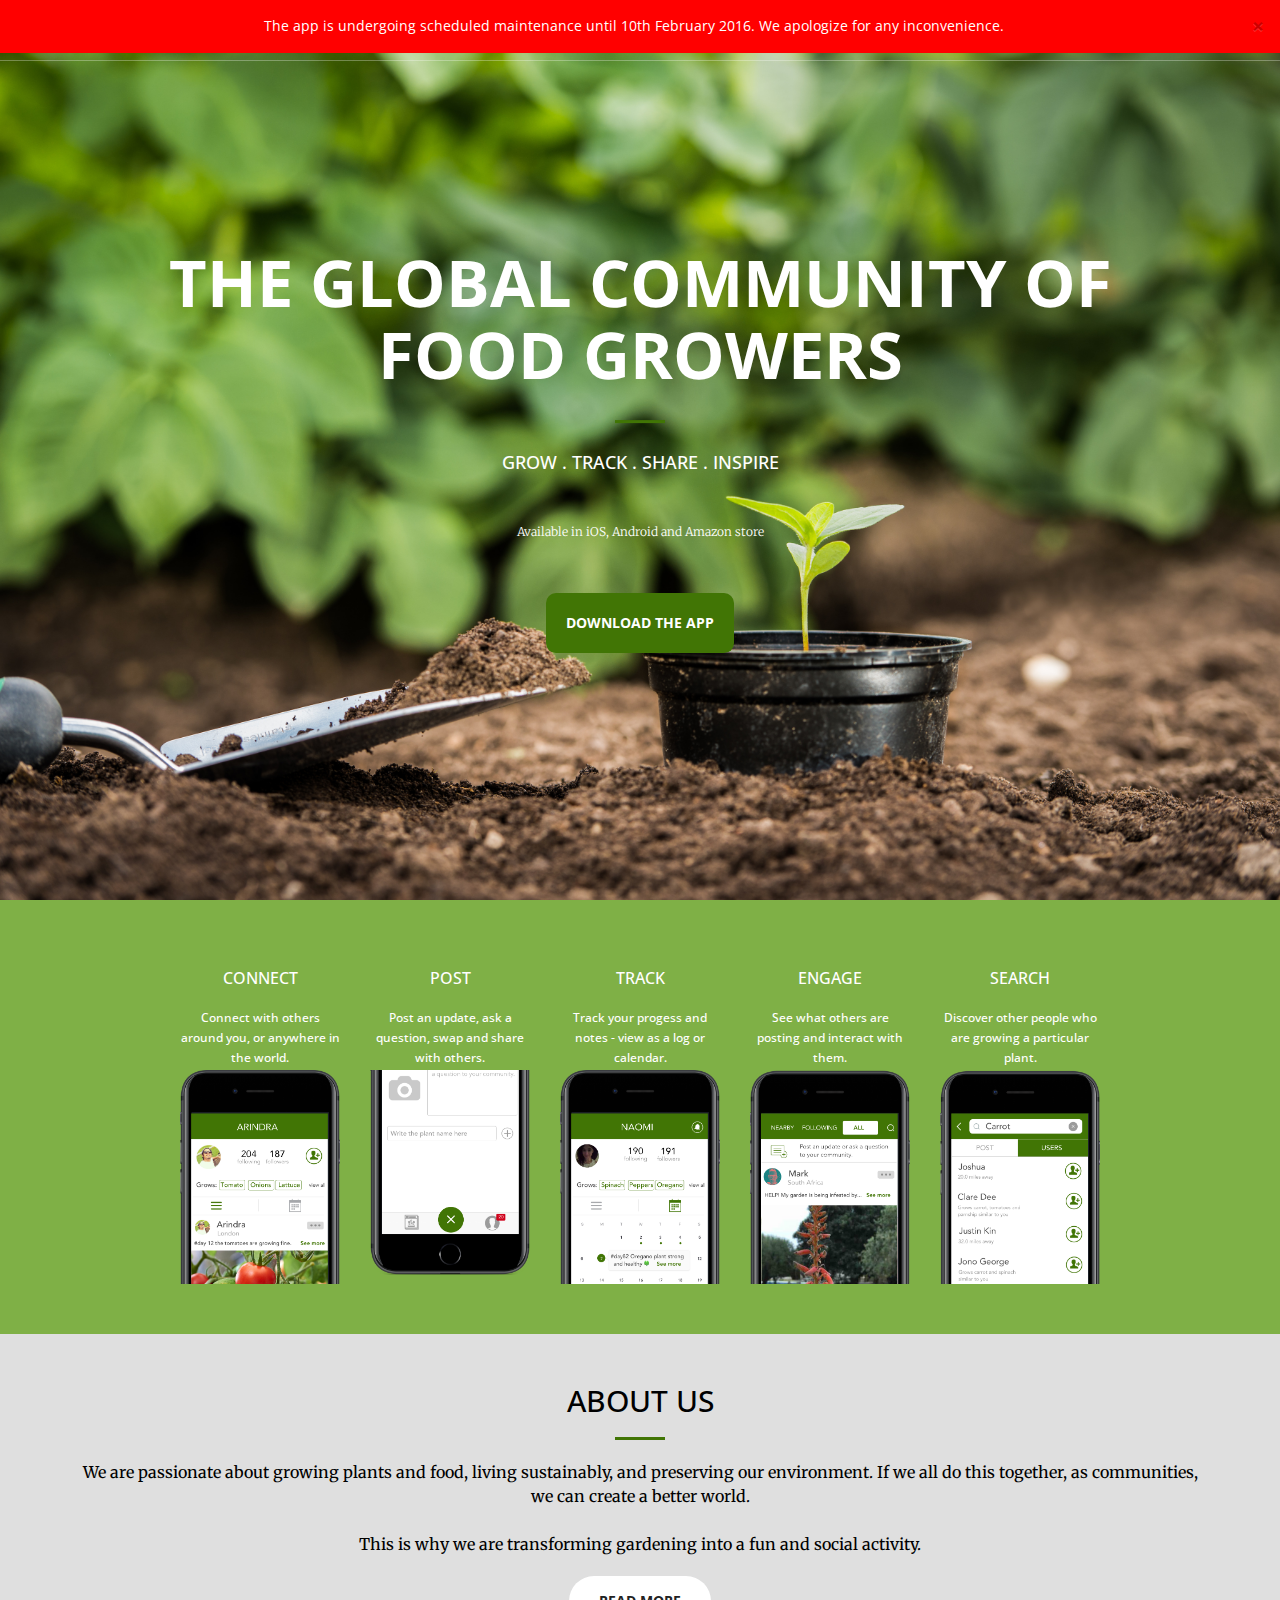
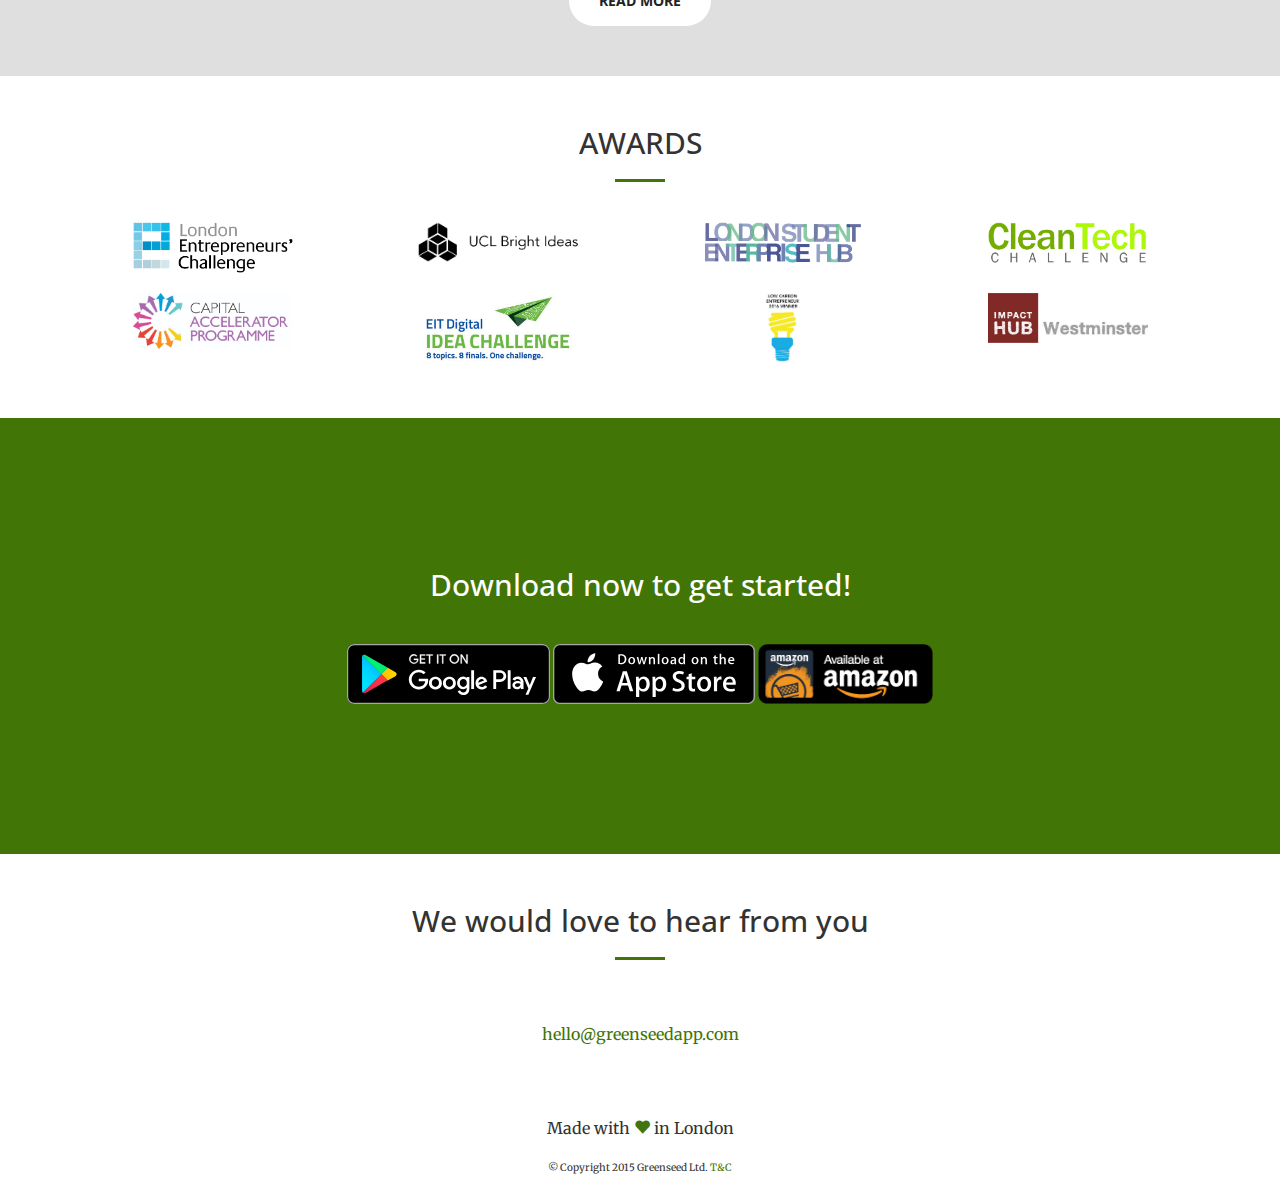
==== commit c2408789: "alert fixes" ====
--- a/index.html
+++ b/index.html
@@ -36,6 +36,20 @@
                         <script src="https://oss.maxcdn.com/libs/respond.js/1.4.2/respond.min.js"></script>
                     <![endif]-->
 
+                    <style>
+#inner-message {
+    position:fixed; 
+    top: 0px; 
+    left: 0px; 
+    width: 100%;
+    z-index:9999; 
+    background-color: red;
+    border-radius:0px;
+    text-align: center;
+    color: white;
+}
+                    </style>
+
                     <script>
                           (function(i,s,o,g,r,a,m){i['GoogleAnalyticsObject']=r;i[r]=i[r]||function(){
                           (i[r].q=i[r].q||[]).push(arguments)},i[r].l=1*new Date();a=s.createElement(o),
@@ -52,8 +66,20 @@
 
 
 
+
+
+
+
+
                     <nav id="mainNav" class="navbar navbar-default navbar-fixed-top">
                         <div class="container-fluid">
+
+               <div id="message">
+    <div id="inner-message" class="alert alert-error">
+        <button type="button" class="close" data-dismiss="alert">&times;</button>
+        The app is undergoing scheduled maintenance until 10th February 2016. We apologize for any inconvenience.
+    </div>
+</div>
                             <!-- Brand and toggle get grouped for better mobile display -->
                             <div class="navbar-header">
                                 <button type="button" class="navbar-toggle collapsed" data-toggle="collapse" data-target="#bs-example-navbar-collapse-1">
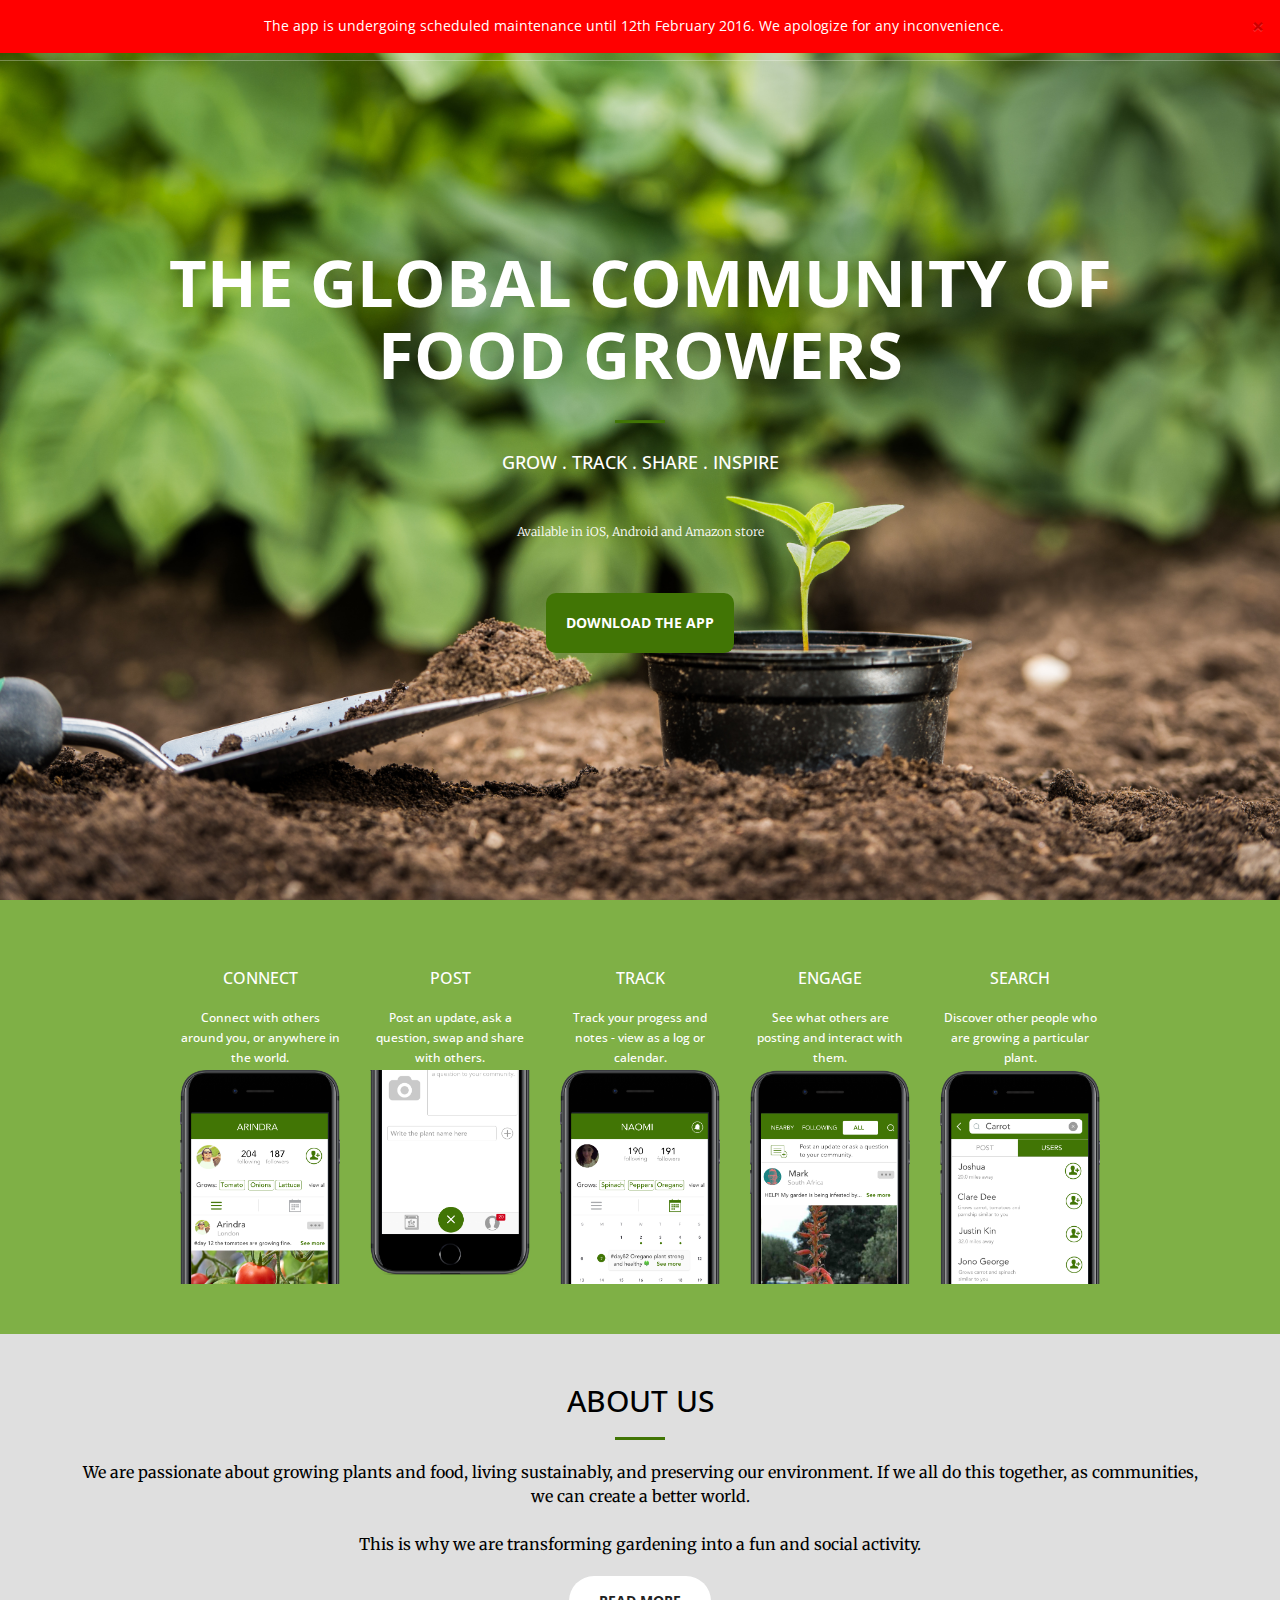
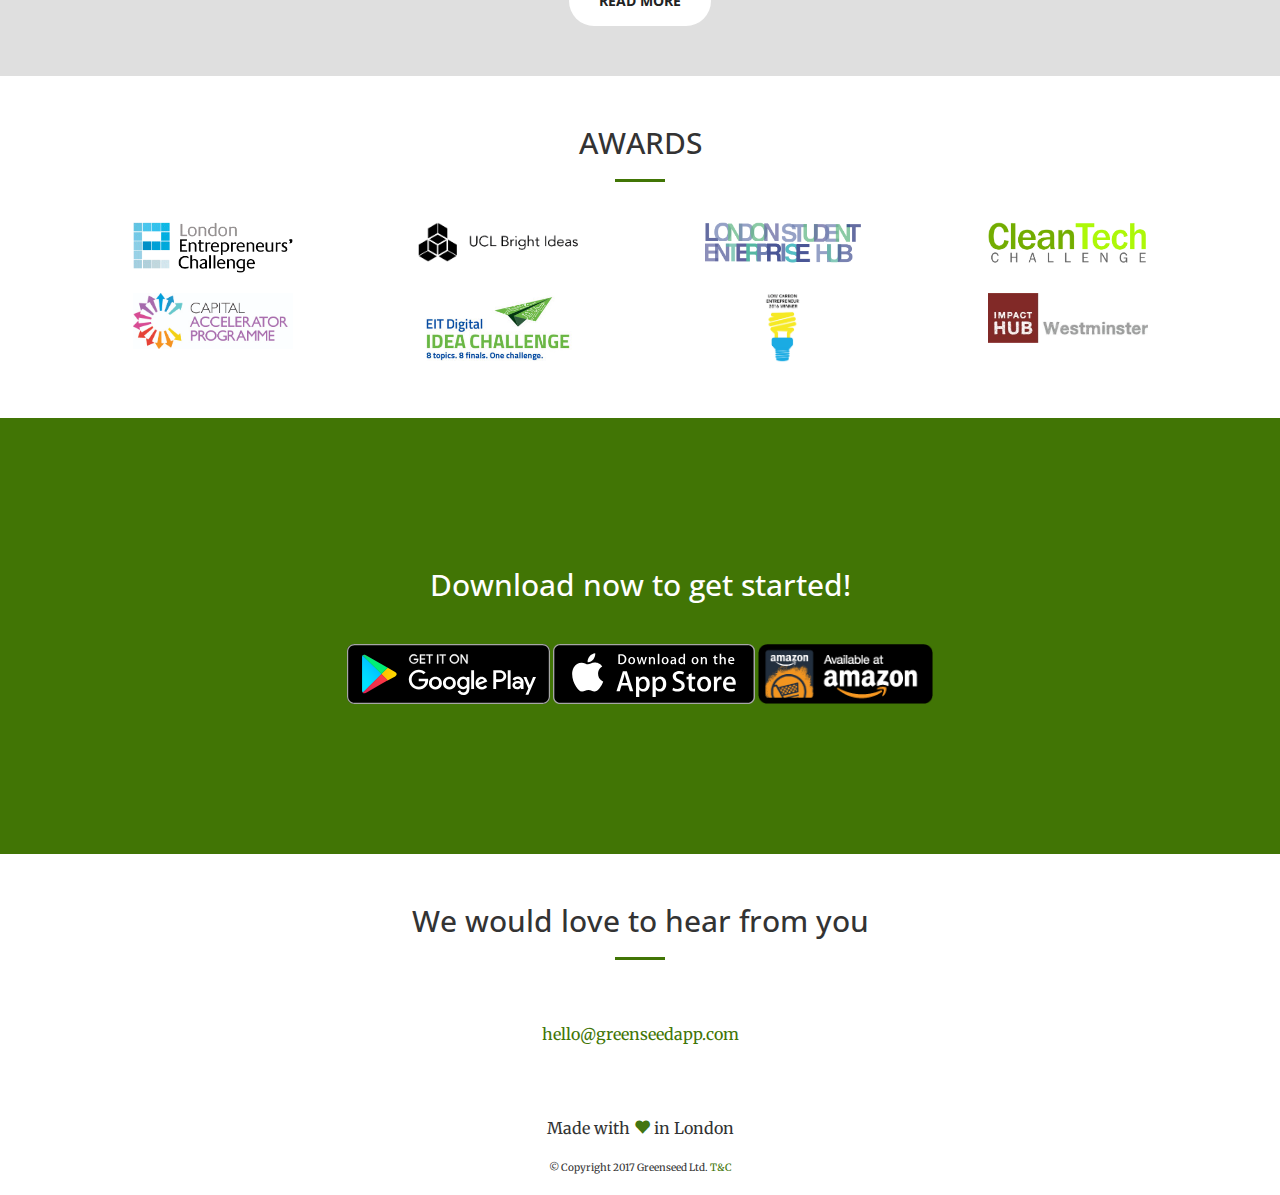
==== commit bc999892: "added new cp" ====
--- a/index.html
+++ b/index.html
@@ -77,7 +77,7 @@
                <div id="message">
     <div id="inner-message" class="alert alert-error">
         <button type="button" class="close" data-dismiss="alert">&times;</button>
-        The app is undergoing scheduled maintenance until 10th February 2016. We apologize for any inconvenience.
+        The app is undergoing scheduled maintenance until 12th February 2016. We apologize for any inconvenience.
     </div>
 </div>
                             <!-- Brand and toggle get grouped for better mobile display -->
@@ -351,7 +351,7 @@
 
         <p class="text-center">
         Made with <span class="glyphicon glyphicon-heart" style="font-size:1em;color: #427512;border-color: #427512; position:relative; bottom:100%;" aria-hidden="true"></span> in London </p>
-                <p class="text-center" style="font-size:10px;">© Copyright 2015 Greenseed Ltd. <a href="http://greenseedapp.com/privacy.html">T&C</a></p>
+                <p class="text-center" style="font-size:10px;">© Copyright 2017 Greenseed Ltd. <a href="http://greenseedapp.com/privacy.html">T&C</a></p>
               </div>
             </footer>
 
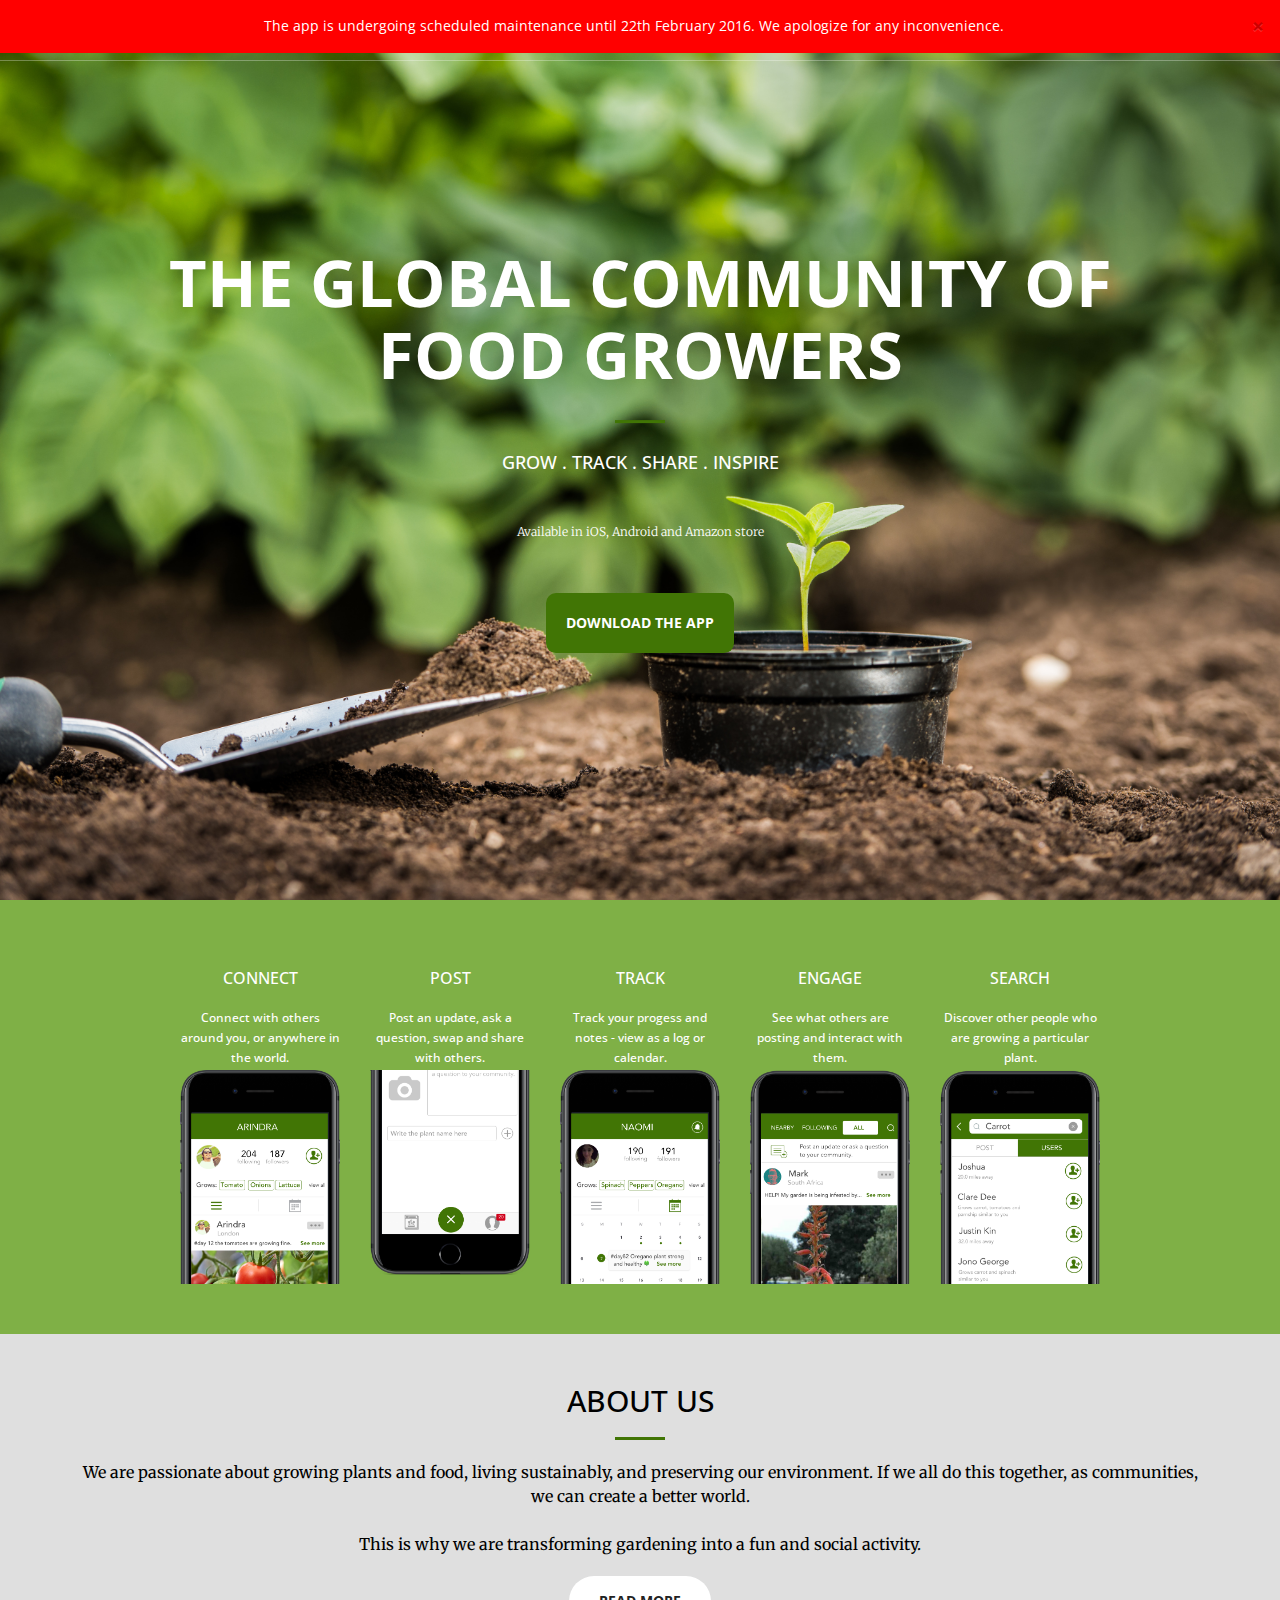
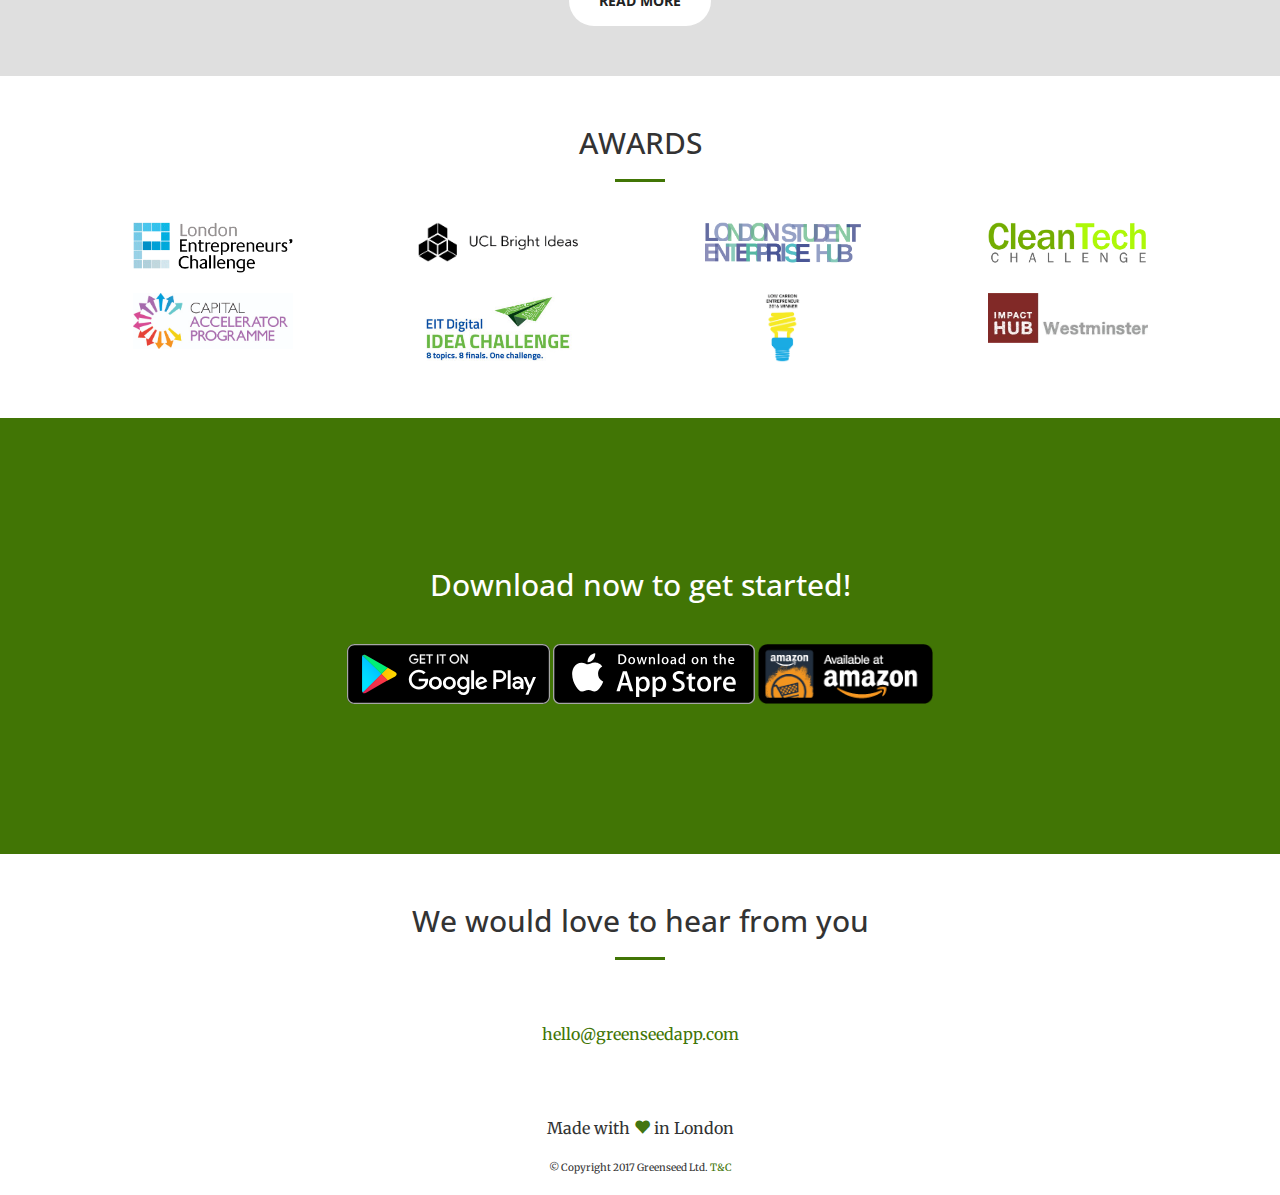
==== commit 2ed85543: "changed the dates" ====
--- a/index.html
+++ b/index.html
@@ -77,7 +77,7 @@
                <div id="message">
     <div id="inner-message" class="alert alert-error">
         <button type="button" class="close" data-dismiss="alert">&times;</button>
-        The app is undergoing scheduled maintenance until 12th February 2016. We apologize for any inconvenience.
+        The app is undergoing scheduled maintenance until 22th February 2016. We apologize for any inconvenience.
     </div>
 </div>
                             <!-- Brand and toggle get grouped for better mobile display -->
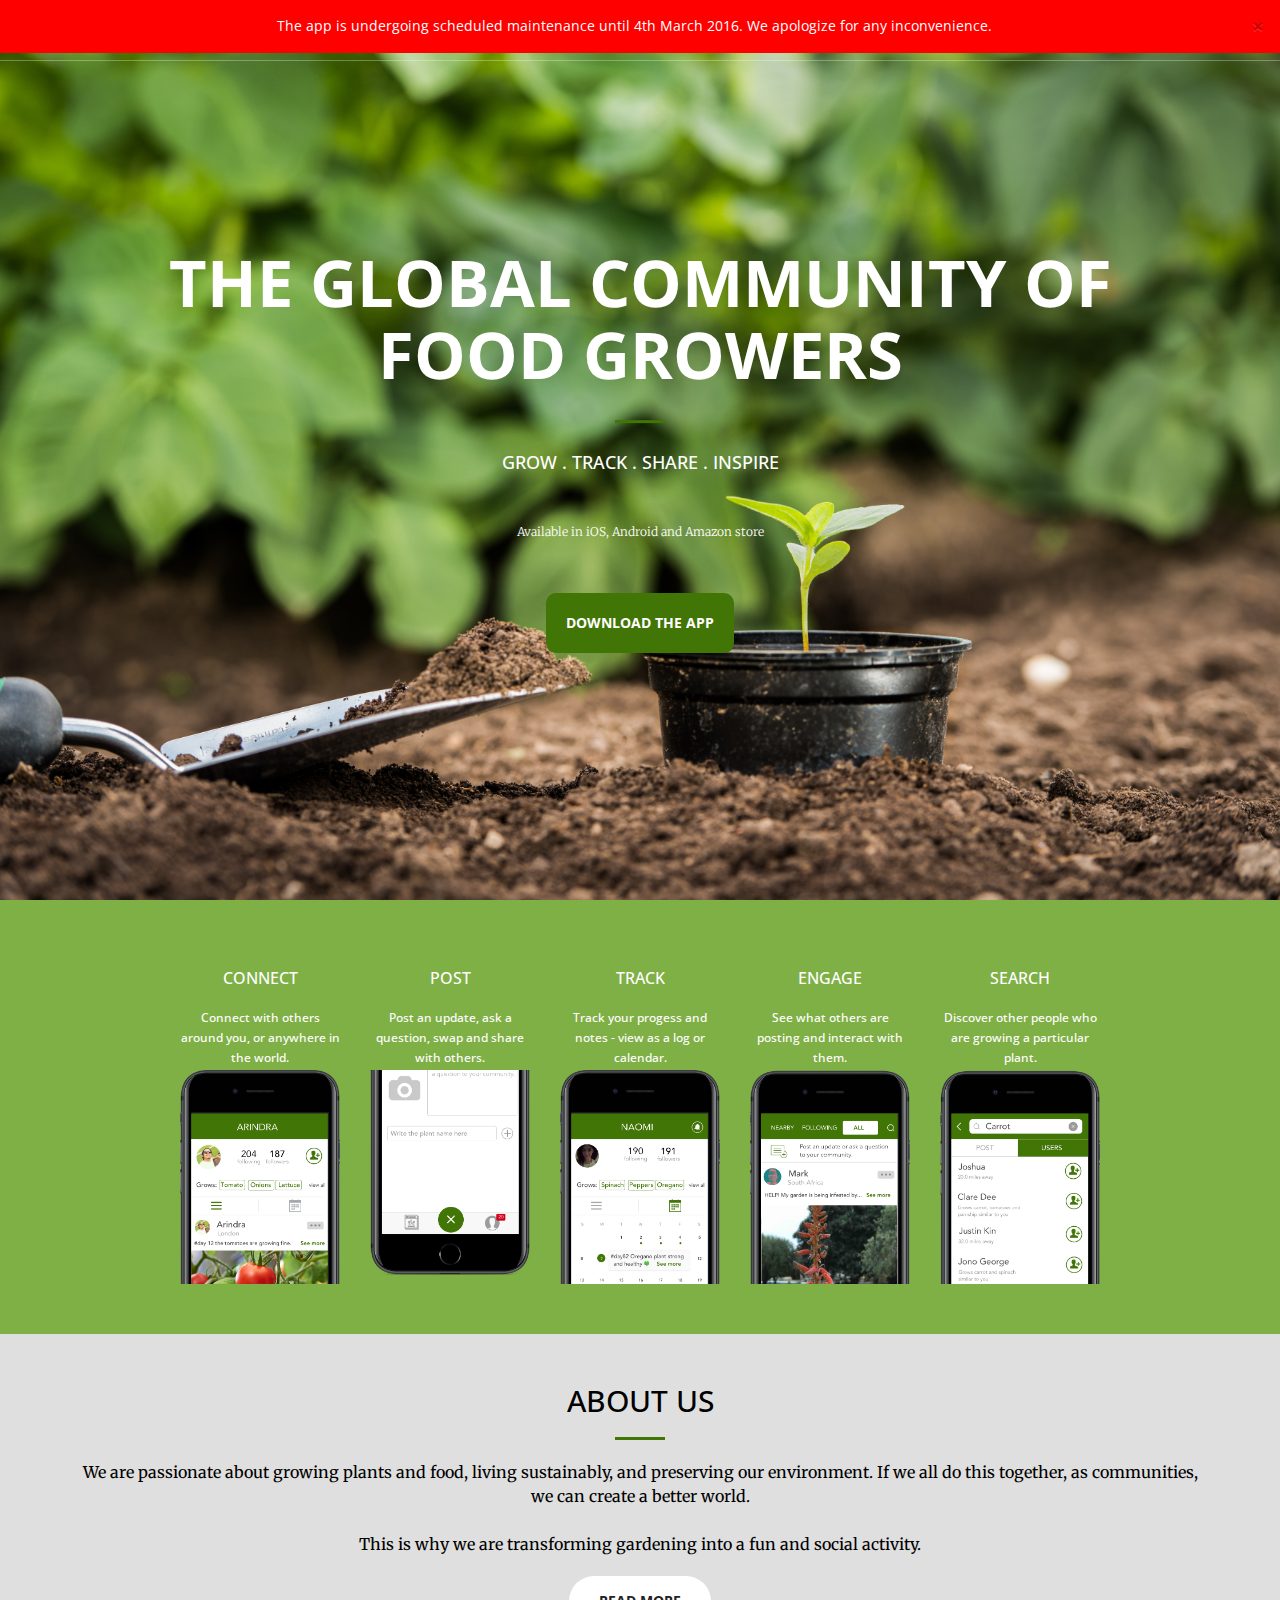
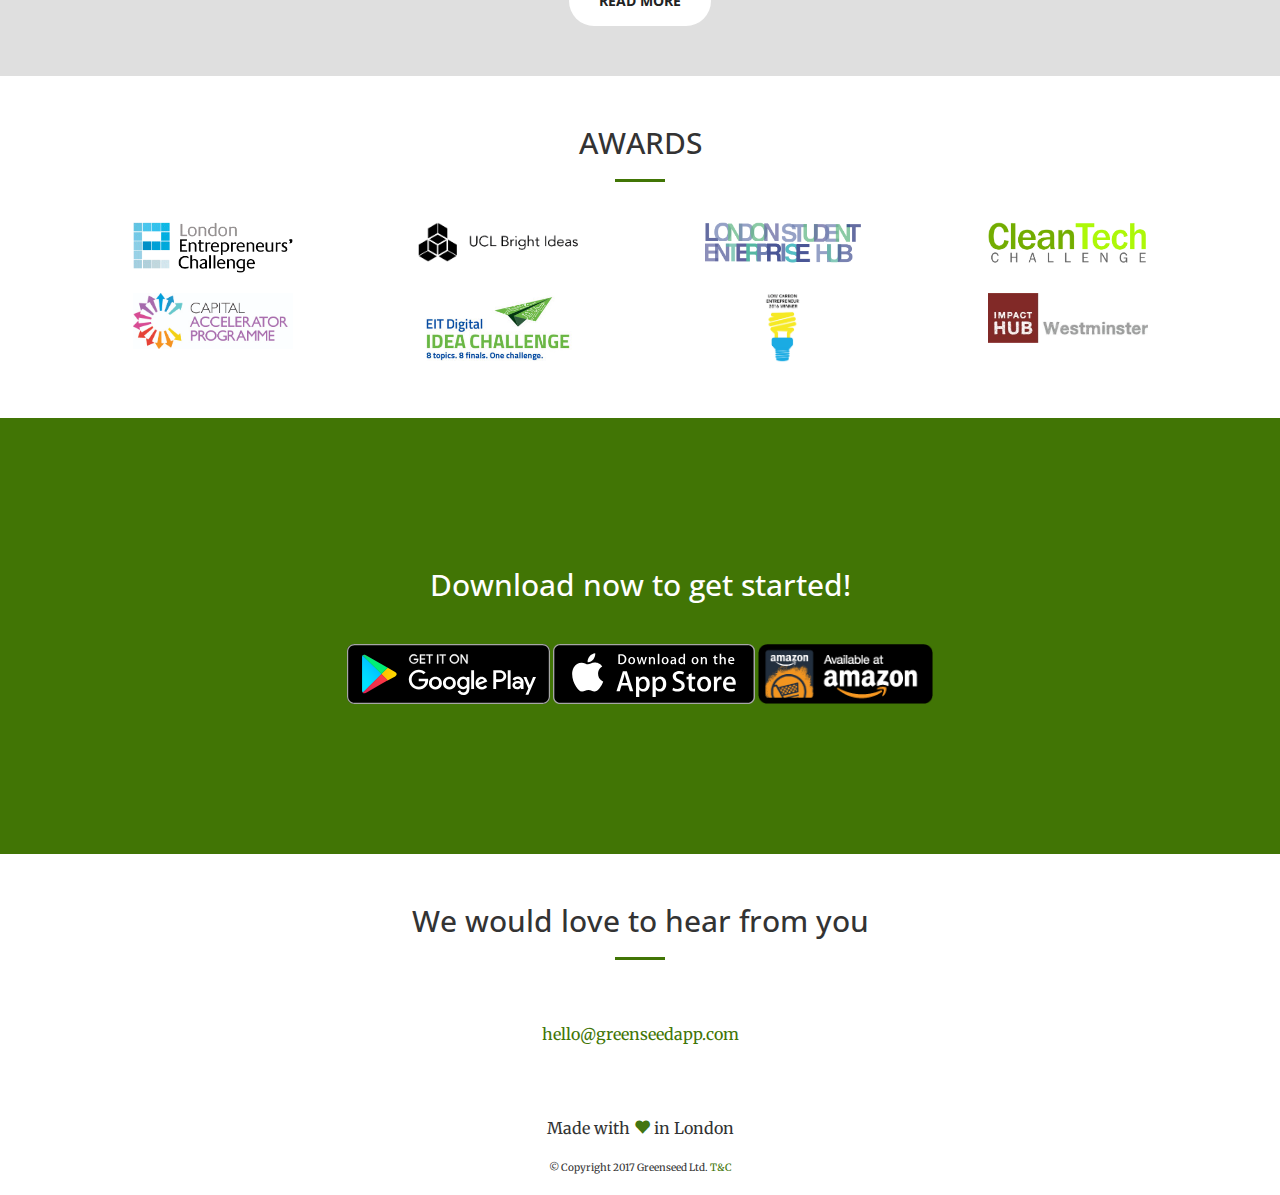
==== commit c9826a40: "date updated" ====
--- a/index.html
+++ b/index.html
@@ -77,7 +77,7 @@
                <div id="message">
     <div id="inner-message" class="alert alert-error">
         <button type="button" class="close" data-dismiss="alert">&times;</button>
-        The app is undergoing scheduled maintenance until 22th February 2016. We apologize for any inconvenience.
+        The app is undergoing scheduled maintenance until 4th March 2016. We apologize for any inconvenience.
     </div>
 </div>
                             <!-- Brand and toggle get grouped for better mobile display -->
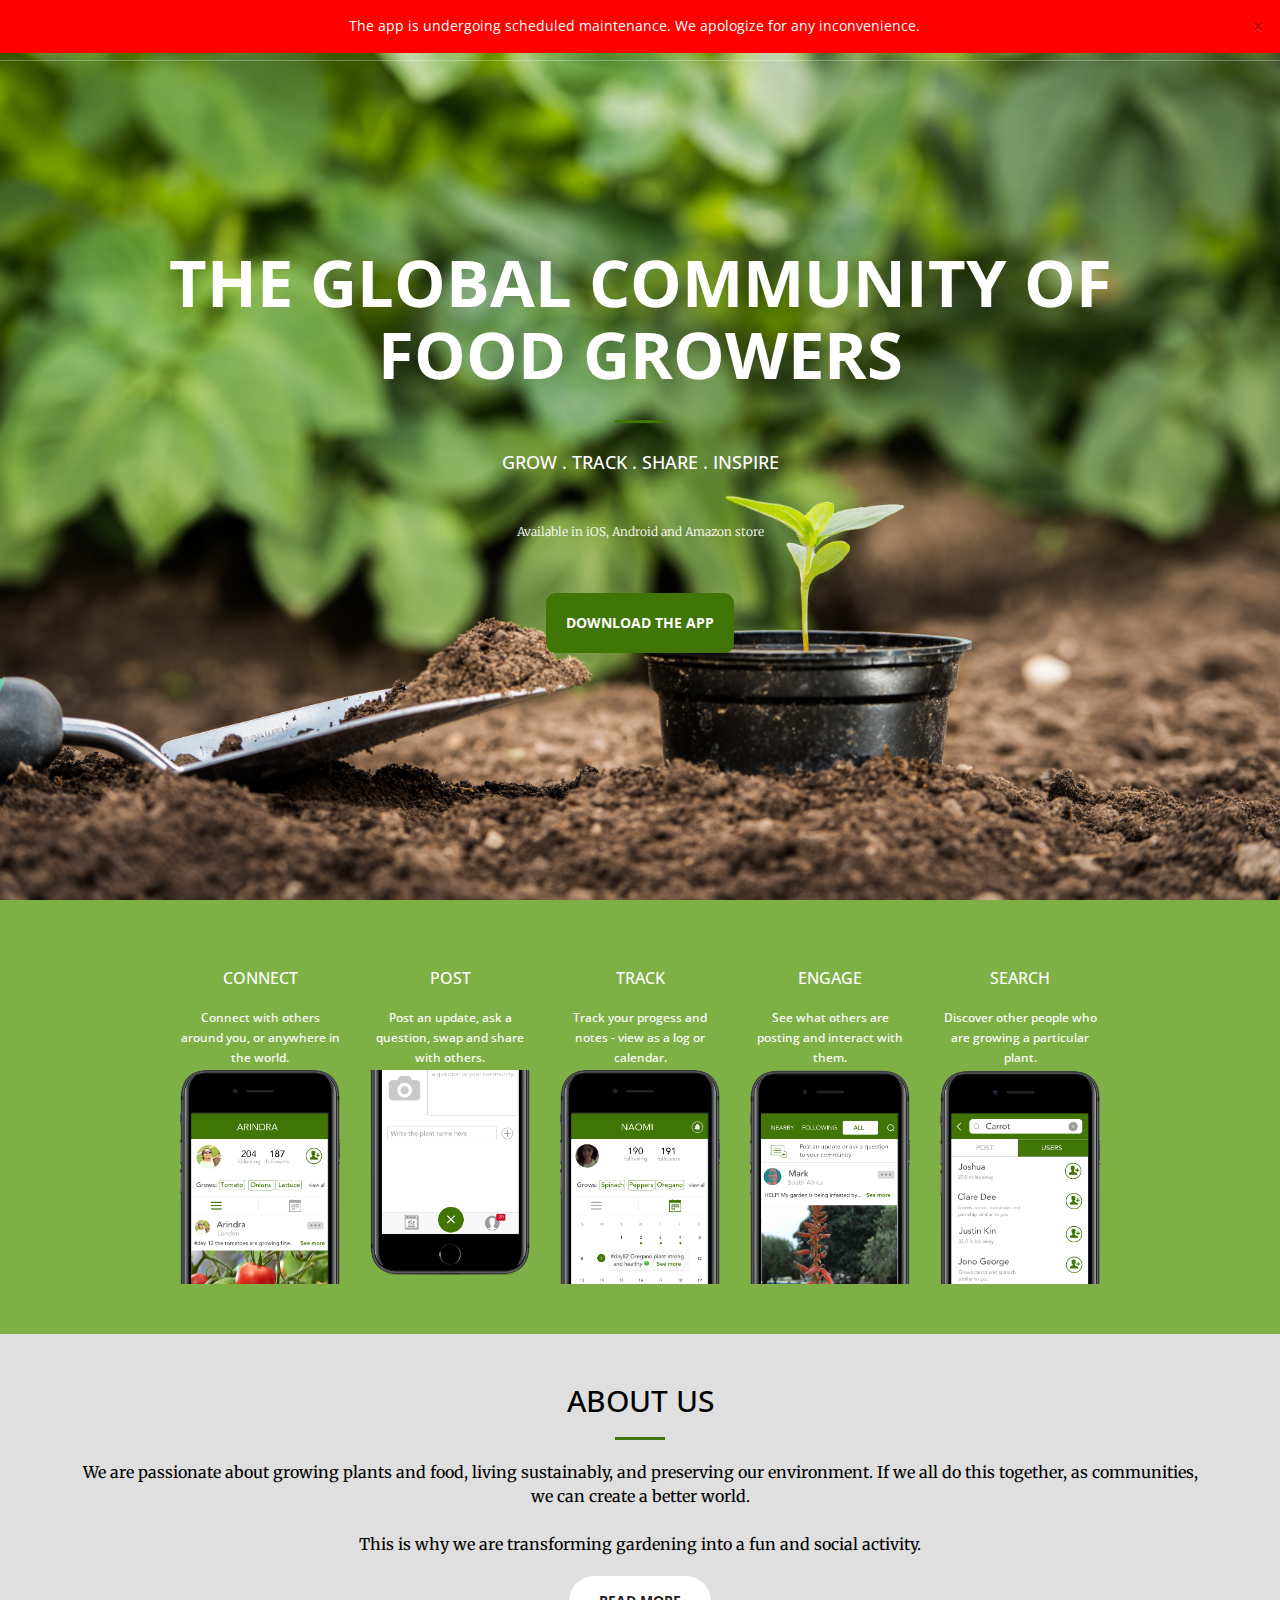
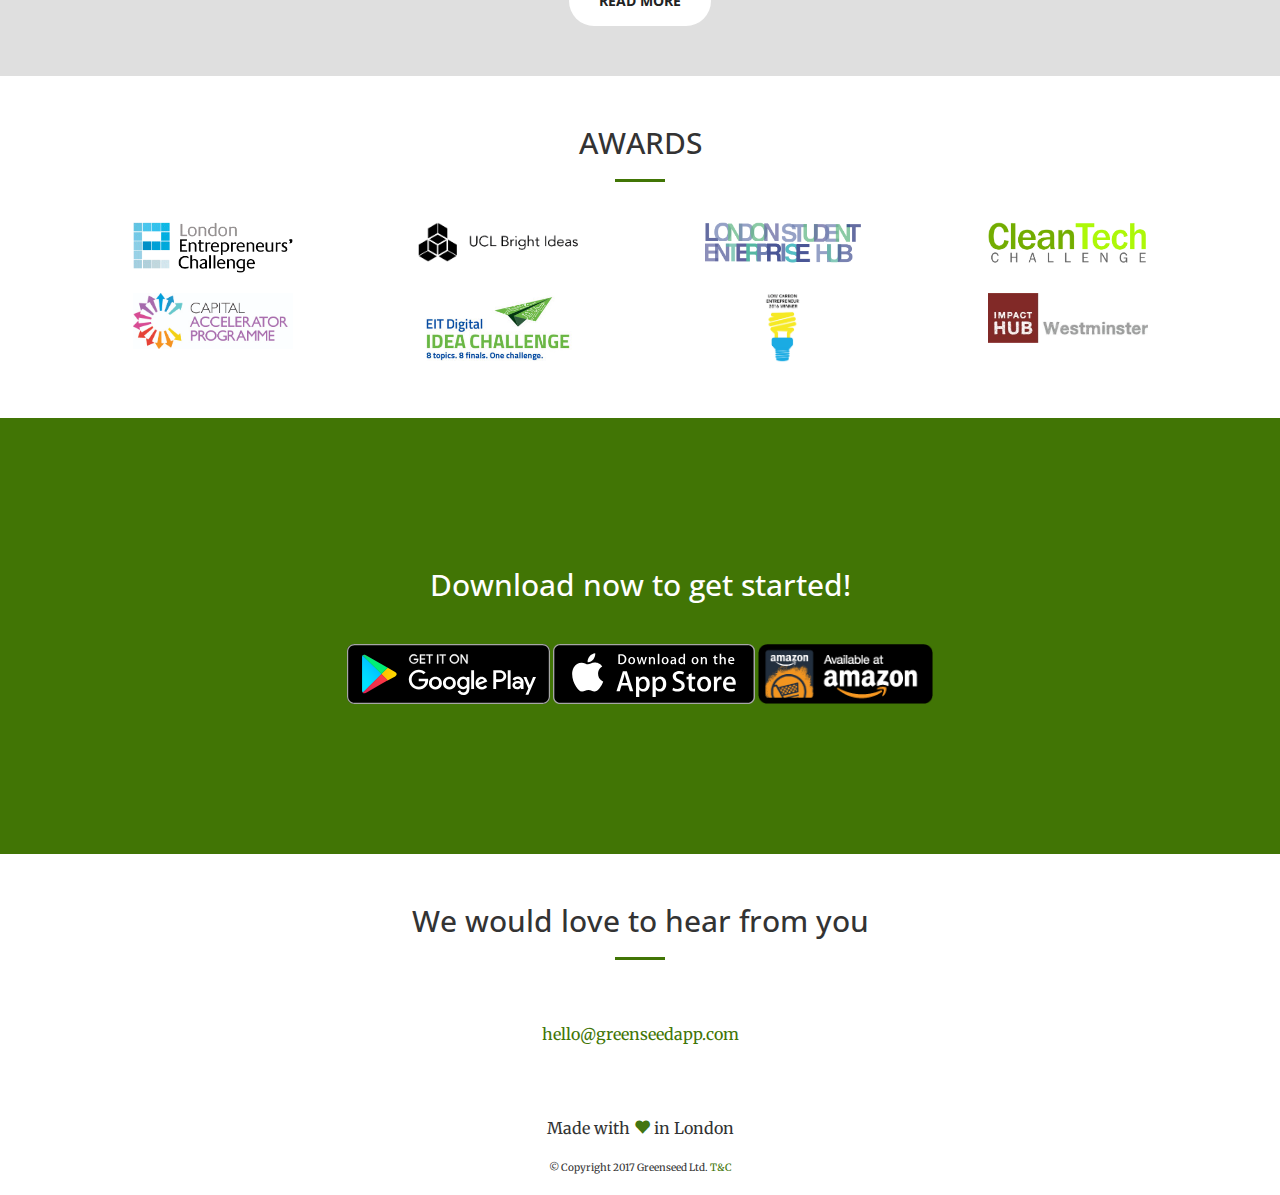
==== commit 6a20370f: "changed the banner date" ====
--- a/index.html
+++ b/index.html
@@ -77,7 +77,7 @@
                <div id="message">
     <div id="inner-message" class="alert alert-error">
         <button type="button" class="close" data-dismiss="alert">&times;</button>
-        The app is undergoing scheduled maintenance until 4th March 2016. We apologize for any inconvenience.
+        The app is undergoing scheduled maintenance. We apologize for any inconvenience.
     </div>
 </div>
                             <!-- Brand and toggle get grouped for better mobile display -->
